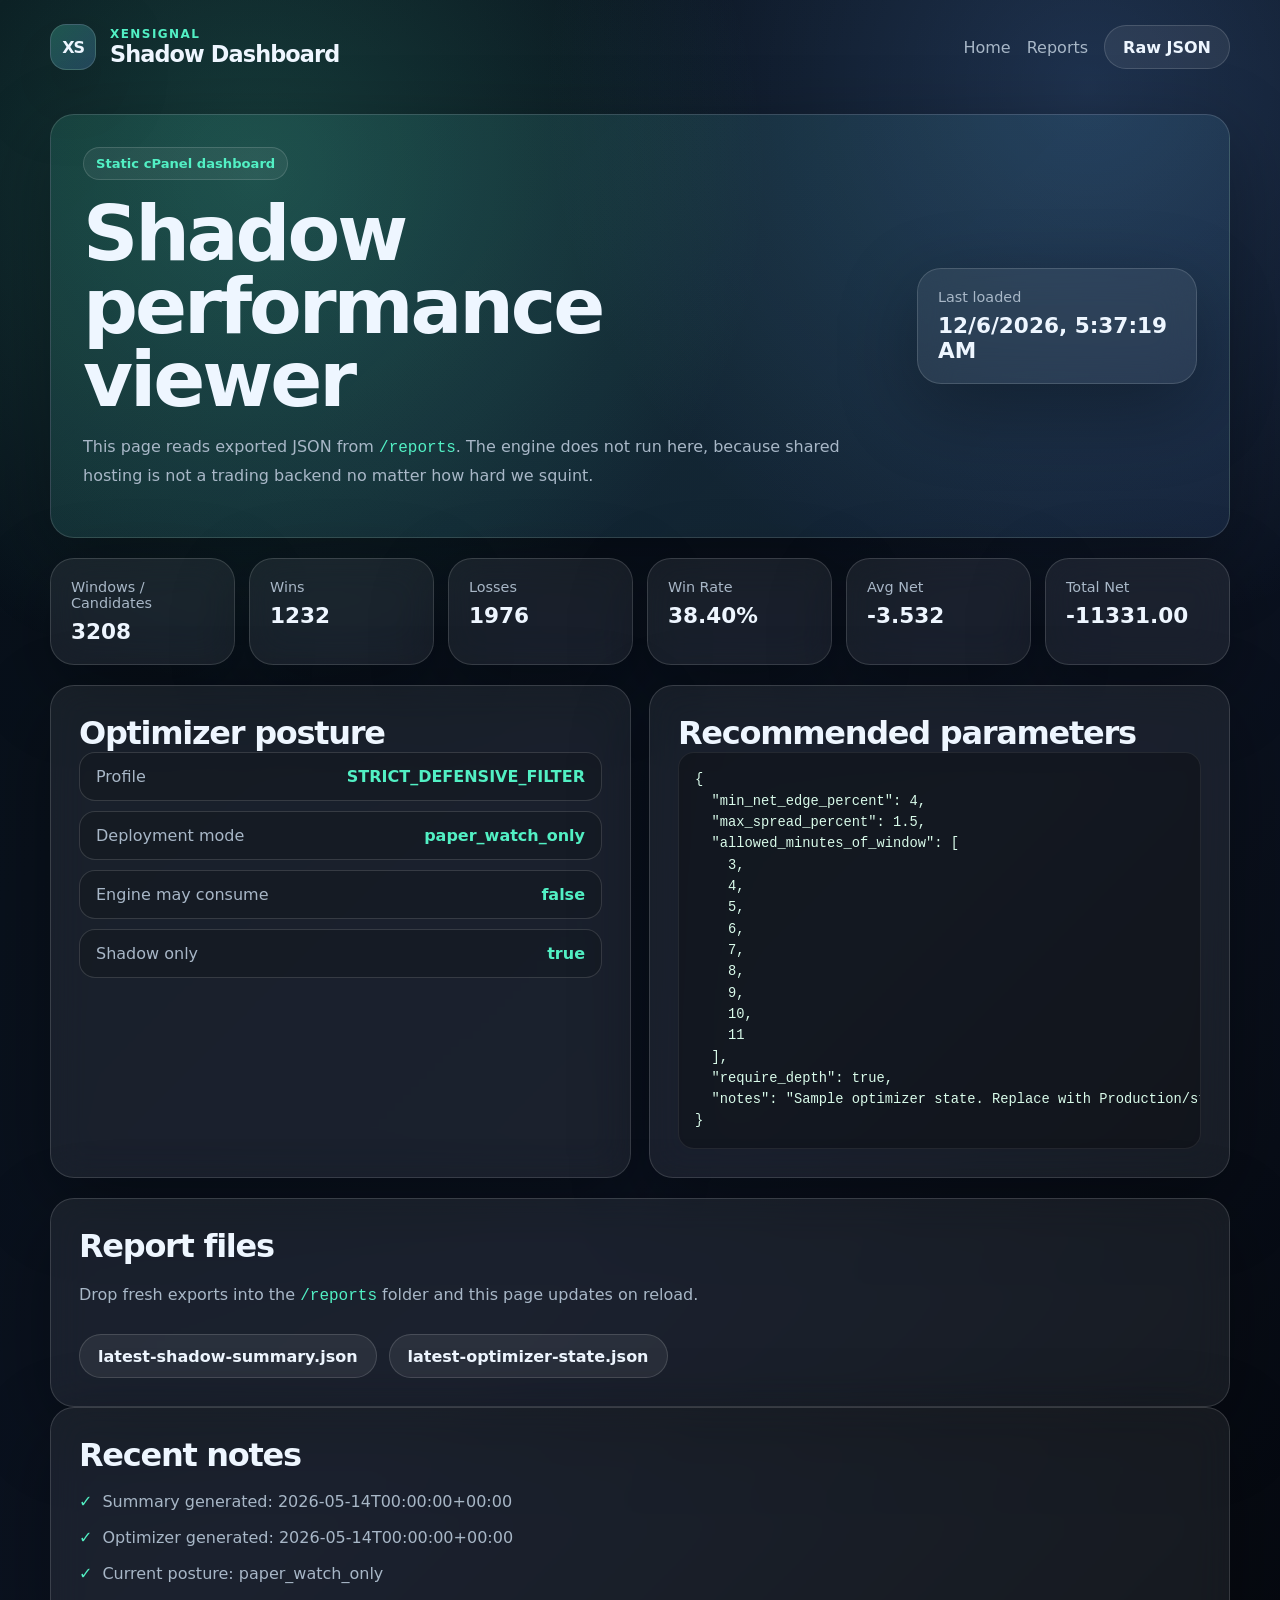
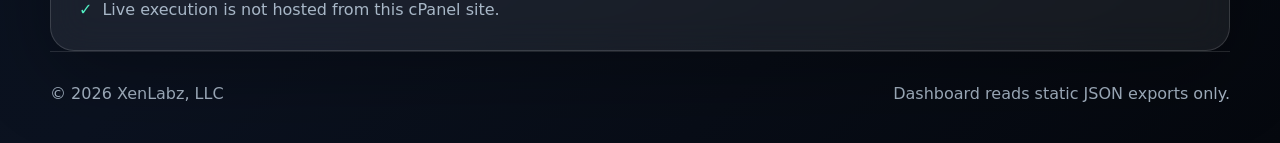
==== public/dashboard.html @ 3b869605 "Initial XenSignal cPanel site deployment" ====
<!doctype html>
<html lang="en">
<head>
  <meta charset="utf-8">
  <meta name="viewport" content="width=device-width, initial-scale=1">
  <title>XenSignal Shadow Dashboard</title>
  <meta name="robots" content="noindex,nofollow">
  <link rel="stylesheet" href="assets/style.css">
</head>
<body>
  <header class="site-header">
    <div class="brand">
      <div class="logo-mark">XS</div>
      <div>
        <div class="eyebrow">XenSignal</div>
        <h1>Shadow Dashboard</h1>
      </div>
    </div>
    <nav>
      <a href="index.html">Home</a>
      <a href="#reports">Reports</a>
      <a class="button ghost" href="reports/latest-shadow-summary.json">Raw JSON</a>
    </nav>
  </header>

  <main>
    <section class="dashboard-hero">
      <div>
        <div class="badge">Static cPanel dashboard</div>
        <h2>Shadow performance viewer</h2>
        <p>
          This page reads exported JSON from <code>/reports</code>. The engine does not run here,
          because shared hosting is not a trading backend no matter how hard we squint.
        </p>
      </div>
      <div class="refresh-card">
        <span>Last loaded</span>
        <strong id="loadedAt">Loading...</strong>
      </div>
    </section>

    <section class="metrics">
      <div class="metric-card"><span>Windows / Candidates</span><strong id="metricN">-</strong></div>
      <div class="metric-card"><span>Wins</span><strong id="metricWins">-</strong></div>
      <div class="metric-card"><span>Losses</span><strong id="metricLosses">-</strong></div>
      <div class="metric-card"><span>Win Rate</span><strong id="metricWinRate">-</strong></div>
      <div class="metric-card"><span>Avg Net</span><strong id="metricAvgNet">-</strong></div>
      <div class="metric-card"><span>Total Net</span><strong id="metricTotalNet">-</strong></div>
    </section>

    <section class="grid two">
      <div class="panel">
        <h3>Optimizer posture</h3>
        <div class="status-stack">
          <div class="status-row"><span>Profile</span><strong id="profile">-</strong></div>
          <div class="status-row"><span>Deployment mode</span><strong id="deploymentMode">-</strong></div>
          <div class="status-row"><span>Engine may consume</span><strong id="engineMayConsume">-</strong></div>
          <div class="status-row"><span>Shadow only</span><strong id="shadowOnly">-</strong></div>
        </div>
      </div>

      <div class="panel">
        <h3>Recommended parameters</h3>
        <pre class="json-box" id="recommendedParams">Loading...</pre>
      </div>
    </section>

    <section id="reports" class="panel">
      <h3>Report files</h3>
      <p>Drop fresh exports into the <code>/reports</code> folder and this page updates on reload.</p>
      <div class="report-links">
        <a class="button secondary" href="reports/latest-shadow-summary.json">latest-shadow-summary.json</a>
        <a class="button secondary" href="reports/latest-optimizer-state.json">latest-optimizer-state.json</a>
      </div>
    </section>

    <section class="panel">
      <h3>Recent notes</h3>
      <ul id="notes" class="checklist"></ul>
    </section>
  </main>

  <footer>
    <span>© <span id="year"></span> XenLabz, LLC</span>
    <span>Dashboard reads static JSON exports only.</span>
  </footer>

  <script src="assets/dashboard.js"></script>
</body>
</html>
---- public/assets/style.css ----
:root {
  --bg: #071018;
  --panel: rgba(255, 255, 255, 0.065);
  --text: #eef6ff;
  --muted: #a8b7c7;
  --line: rgba(255, 255, 255, 0.14);
  --accent: #52f0c4;
  --accent-2: #69a7ff;
  --shadow: 0 24px 80px rgba(0, 0, 0, 0.32);
  --radius: 24px;
}

* { box-sizing: border-box; }

html { scroll-behavior: smooth; }

body {
  margin: 0;
  font-family: Inter, ui-sans-serif, system-ui, -apple-system, BlinkMacSystemFont, "Segoe UI", sans-serif;
  background:
    radial-gradient(circle at 20% 10%, rgba(82, 240, 196, 0.20), transparent 32rem),
    radial-gradient(circle at 85% 5%, rgba(105, 167, 255, 0.22), transparent 34rem),
    linear-gradient(135deg, #071018 0%, #0b1220 60%, #05080e 100%);
  color: var(--text);
  min-height: 100vh;
}

a { color: inherit; text-decoration: none; }
code { color: var(--accent); }

.site-header {
  width: min(1180px, calc(100% - 32px));
  margin: 0 auto;
  padding: 24px 0;
  display: flex;
  justify-content: space-between;
  align-items: center;
  gap: 24px;
}

.brand {
  display: flex;
  align-items: center;
  gap: 14px;
}

.logo-mark {
  width: 46px;
  height: 46px;
  border-radius: 16px;
  display: grid;
  place-items: center;
  background: linear-gradient(135deg, rgba(82, 240, 196, 0.24), rgba(105, 167, 255, 0.22));
  border: 1px solid var(--line);
  font-weight: 900;
  letter-spacing: -0.08em;
  box-shadow: var(--shadow);
}

.eyebrow {
  color: var(--accent);
  text-transform: uppercase;
  letter-spacing: 0.12em;
  font-size: 0.75rem;
  font-weight: 800;
}

h1, h2, h3 {
  margin: 0;
  letter-spacing: -0.04em;
}

h1 { font-size: 1.4rem; }

h2 {
  font-size: clamp(2.4rem, 6vw, 5.2rem);
  line-height: 0.95;
  max-width: 840px;
}

h3 { font-size: clamp(1.4rem, 3vw, 2rem); }

p {
  color: var(--muted);
  line-height: 1.7;
  font-size: 1rem;
}

nav {
  display: flex;
  align-items: center;
  gap: 16px;
  color: var(--muted);
}

nav a:hover { color: var(--text); }

main {
  width: min(1180px, calc(100% - 32px));
  margin: 0 auto;
}

.hero {
  min-height: 72vh;
  display: grid;
  grid-template-columns: 1.2fr 0.8fr;
  gap: 42px;
  align-items: center;
  padding: 52px 0 72px;
}

.hero p {
  max-width: 720px;
  font-size: 1.1rem;
}

.badge {
  display: inline-flex;
  padding: 8px 12px;
  border: 1px solid var(--line);
  border-radius: 999px;
  background: rgba(255, 255, 255, 0.06);
  color: var(--accent);
  font-size: 0.82rem;
  font-weight: 800;
  margin-bottom: 18px;
}

.hero-actions, .report-links {
  display: flex;
  flex-wrap: wrap;
  gap: 12px;
  margin-top: 24px;
}

.button {
  display: inline-flex;
  align-items: center;
  justify-content: center;
  min-height: 44px;
  padding: 0 18px;
  border-radius: 999px;
  border: 1px solid var(--line);
  font-weight: 800;
}

.primary {
  background: linear-gradient(135deg, var(--accent), var(--accent-2));
  color: #041018;
  border: none;
}

.secondary, .ghost {
  background: rgba(255, 255, 255, 0.07);
  color: var(--text);
}

.button:hover { transform: translateY(-1px); }

.microcopy { font-size: 0.9rem !important; }

.hero-card, .panel, .metric-card, .refresh-card {
  background: var(--panel);
  border: 1px solid var(--line);
  border-radius: var(--radius);
  box-shadow: var(--shadow);
  backdrop-filter: blur(18px);
}

.hero-card { padding: 18px; }

.terminal {
  background: rgba(0, 0, 0, 0.38);
  border-radius: 20px;
  overflow: hidden;
  border: 1px solid rgba(255,255,255,0.08);
}

.terminal-top {
  display: flex;
  gap: 8px;
  padding: 14px;
  border-bottom: 1px solid rgba(255,255,255,0.08);
}

.terminal-top span {
  width: 11px;
  height: 11px;
  border-radius: 999px;
  background: rgba(255,255,255,0.32);
}

pre {
  margin: 0;
  overflow: auto;
}

.terminal pre {
  padding: 22px;
  color: #d9fbea;
  font-size: 0.9rem;
  line-height: 1.6;
}

.grid {
  display: grid;
  gap: 18px;
  margin: 20px 0;
}

.two { grid-template-columns: repeat(2, minmax(0, 1fr)); }
.three { grid-template-columns: repeat(3, minmax(0, 1fr)); }

.panel { padding: 28px; }

.feature-band, .early-access, .dashboard-hero {
  margin: 20px 0;
  padding: 32px;
  border-radius: var(--radius);
  background: linear-gradient(135deg, rgba(82, 240, 196, 0.13), rgba(105, 167, 255, 0.10));
  border: 1px solid var(--line);
  box-shadow: var(--shadow);
}

.feature-band, .dashboard-hero {
  display: grid;
  grid-template-columns: 1fr 0.8fr;
  gap: 26px;
  align-items: center;
}

.status-stack {
  display: grid;
  gap: 10px;
}

.status-row {
  display: flex;
  justify-content: space-between;
  gap: 16px;
  padding: 14px 16px;
  border: 1px solid var(--line);
  border-radius: 16px;
  background: rgba(0, 0, 0, 0.16);
}

.status-row span { color: var(--muted); }
.status-row strong { color: var(--accent); text-align: right; }

.checklist {
  list-style: none;
  padding: 0;
  margin: 16px 0 0;
  display: grid;
  gap: 12px;
}

.checklist li {
  color: var(--muted);
  line-height: 1.5;
}

.checklist li::before {
  content: "✓";
  color: var(--accent);
  font-weight: 900;
  margin-right: 10px;
}

.early-access {
  text-align: center;
  margin-bottom: 40px;
}

.signup {
  display: flex;
  justify-content: center;
  gap: 10px;
  margin-top: 18px;
}

.signup input, .signup button {
  min-height: 46px;
  border-radius: 999px;
  border: 1px solid var(--line);
  padding: 0 18px;
  font: inherit;
}

.signup input {
  min-width: min(360px, 100%);
  background: rgba(255,255,255,0.08);
  color: var(--text);
}

.signup button {
  background: rgba(255,255,255,0.12);
  color: var(--muted);
  font-weight: 800;
}

.dashboard-hero {
  grid-template-columns: 1fr 280px;
}

.refresh-card, .metric-card {
  padding: 20px;
}

.refresh-card span, .metric-card span {
  display: block;
  color: var(--muted);
  font-size: 0.9rem;
  margin-bottom: 8px;
}

.refresh-card strong, .metric-card strong {
  font-size: 1.35rem;
}

.metrics {
  display: grid;
  grid-template-columns: repeat(6, minmax(0, 1fr));
  gap: 14px;
  margin: 20px 0;
}

.json-box {
  padding: 16px;
  border-radius: 16px;
  background: rgba(0,0,0,0.28);
  border: 1px solid rgba(255,255,255,0.08);
  color: #d9fbea;
  min-height: 160px;
  font-size: 0.86rem;
  line-height: 1.55;
}

footer {
  width: min(1180px, calc(100% - 32px));
  margin: 0 auto;
  padding: 32px 0 44px;
  color: var(--muted);
  display: flex;
  justify-content: space-between;
  gap: 18px;
  border-top: 1px solid var(--line);
}

@media (max-width: 900px) {
  .site-header, nav, .hero, .feature-band, .dashboard-hero, footer {
    display: block;
  }

  nav { margin-top: 18px; }

  nav a {
    margin-right: 14px;
    display: inline-block;
    margin-bottom: 10px;
  }

  .two, .three, .metrics {
    grid-template-columns: 1fr;
  }

  .hero { min-height: auto; }
  .hero-card { margin-top: 24px; }
  .signup { display: grid; }
}
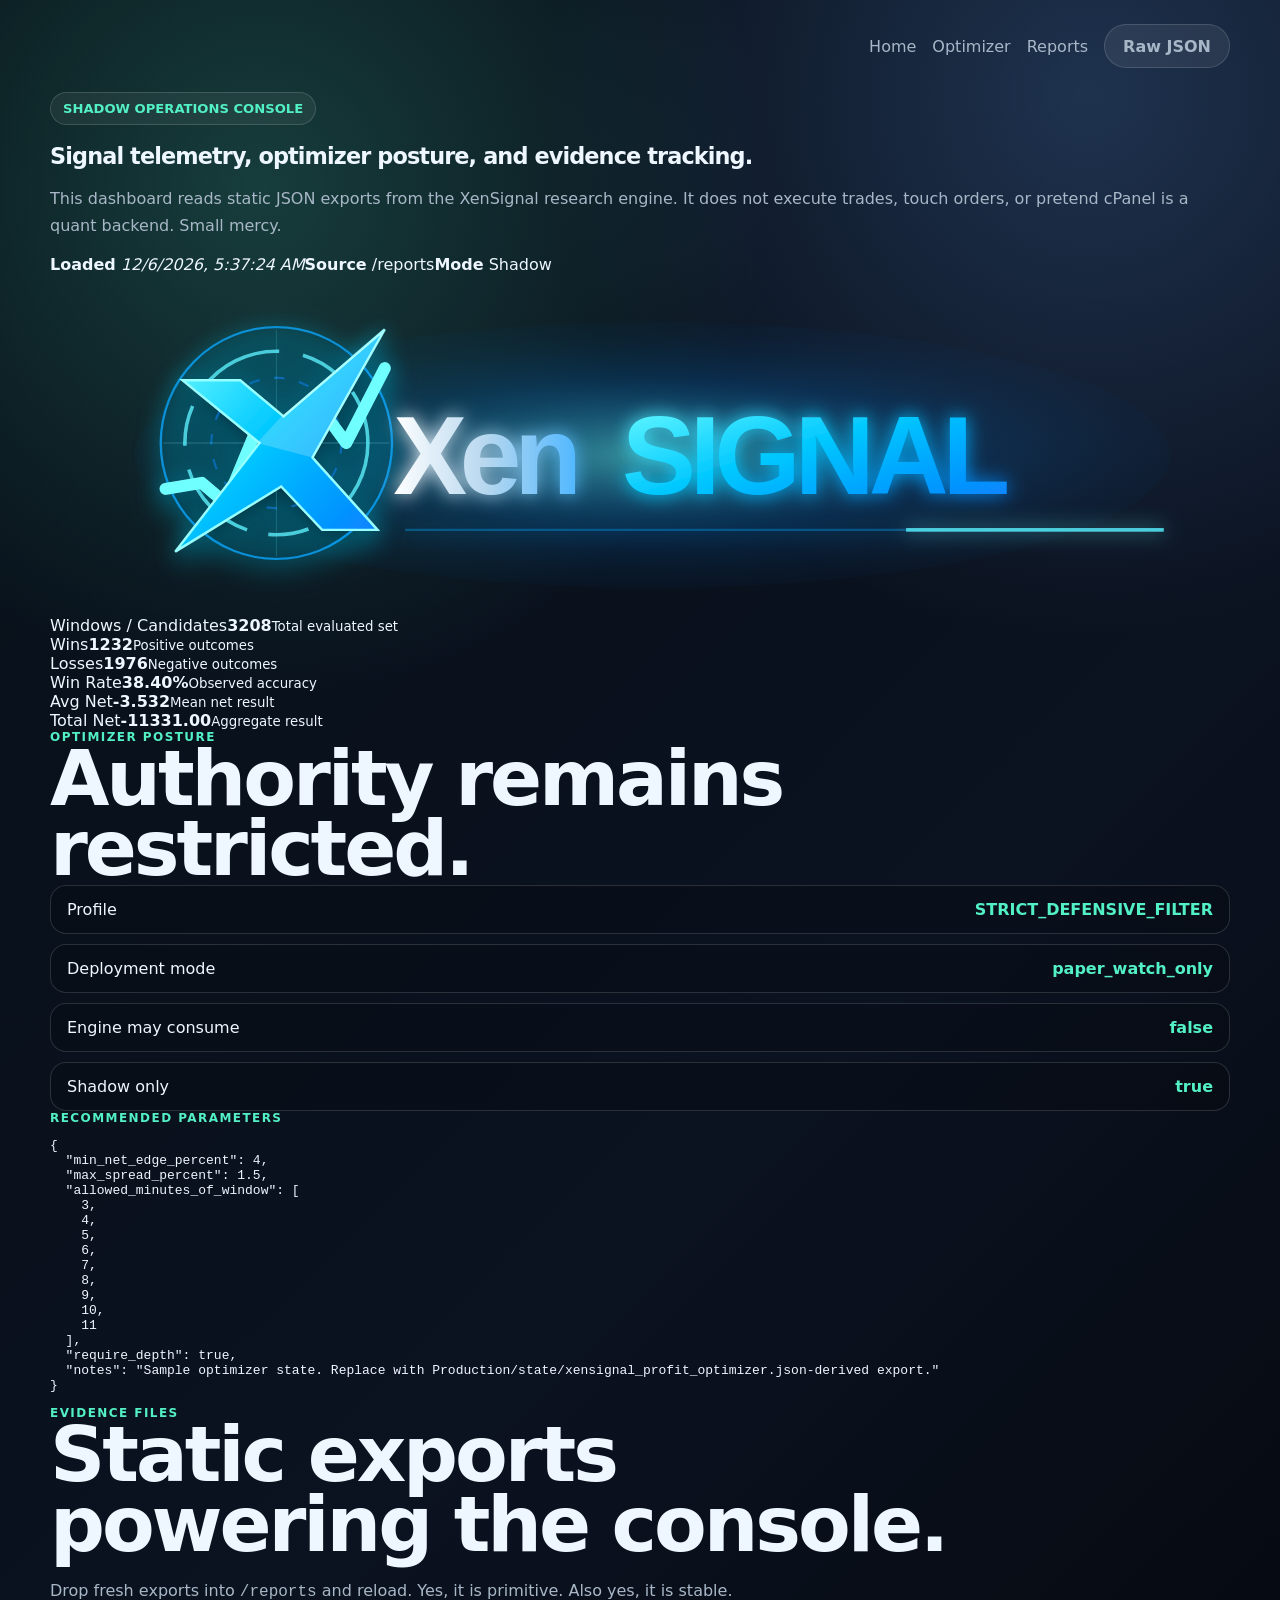
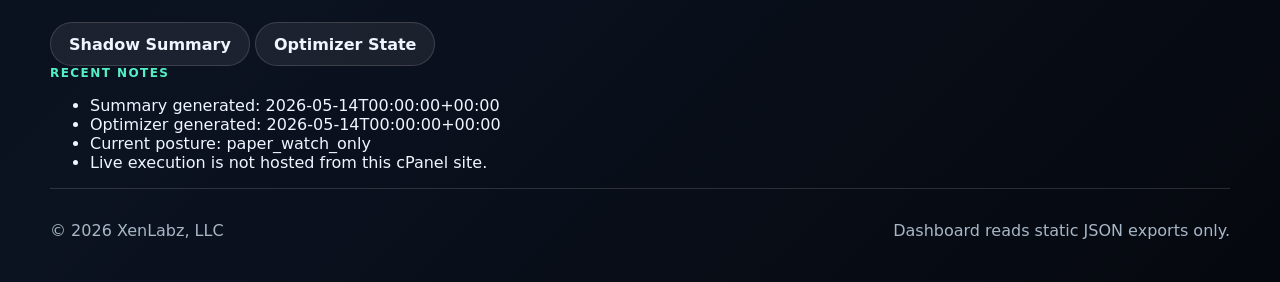
==== commit 4e5c7dcc: "Redesign XenSignal dashboard as operations console" ====
--- a/public/dashboard.html
+++ b/public/dashboard.html
@@ -1,90 +1,74 @@
 <!doctype html>
 <html lang="en">
 <head>
-  <meta charset="utf-8">
-  <meta name="viewport" content="width=device-width, initial-scale=1">
-  <title>XenSignal Shadow Dashboard</title>
-  <meta name="robots" content="noindex,nofollow">
-  <link rel="stylesheet" href="assets/style.css">
+<meta charset="utf-8">
+<meta name="viewport" content="width=device-width, initial-scale=1">
+<title>XenSignal Shadow Operations Dashboard</title>
+<meta name="robots" content="noindex,nofollow">
+<link rel="stylesheet" href="assets/style.css">
 </head>
-<body>
-  <header class="site-header">
-    <div class="brand">
-      <div class="logo-mark">XS</div>
-      <div>
-        <div class="eyebrow">XenSignal</div>
-        <h1>Shadow Dashboard</h1>
-      </div>
-    </div>
-    <nav>
-      <a href="index.html">Home</a>
-      <a href="#reports">Reports</a>
-      <a class="button ghost" href="reports/latest-shadow-summary.json">Raw JSON</a>
-    </nav>
-  </header>
-
-  <main>
-    <section class="dashboard-hero">
-      <div>
-        <div class="badge">Static cPanel dashboard</div>
-        <h2>Shadow performance viewer</h2>
-        <p>
-          This page reads exported JSON from <code>/reports</code>. The engine does not run here,
-          because shared hosting is not a trading backend no matter how hard we squint.
-        </p>
-      </div>
-      <div class="refresh-card">
-        <span>Last loaded</span>
-        <strong id="loadedAt">Loading...</strong>
-      </div>
-    </section>
-
-    <section class="metrics">
-      <div class="metric-card"><span>Windows / Candidates</span><strong id="metricN">-</strong></div>
-      <div class="metric-card"><span>Wins</span><strong id="metricWins">-</strong></div>
-      <div class="metric-card"><span>Losses</span><strong id="metricLosses">-</strong></div>
-      <div class="metric-card"><span>Win Rate</span><strong id="metricWinRate">-</strong></div>
-      <div class="metric-card"><span>Avg Net</span><strong id="metricAvgNet">-</strong></div>
-      <div class="metric-card"><span>Total Net</span><strong id="metricTotalNet">-</strong></div>
-    </section>
-
-    <section class="grid two">
-      <div class="panel">
-        <h3>Optimizer posture</h3>
-        <div class="status-stack">
-          <div class="status-row"><span>Profile</span><strong id="profile">-</strong></div>
-          <div class="status-row"><span>Deployment mode</span><strong id="deploymentMode">-</strong></div>
-          <div class="status-row"><span>Engine may consume</span><strong id="engineMayConsume">-</strong></div>
-          <div class="status-row"><span>Shadow only</span><strong id="shadowOnly">-</strong></div>
-        </div>
-      </div>
-
-      <div class="panel">
-        <h3>Recommended parameters</h3>
-        <pre class="json-box" id="recommendedParams">Loading...</pre>
-      </div>
-    </section>
-
-    <section id="reports" class="panel">
-      <h3>Report files</h3>
-      <p>Drop fresh exports into the <code>/reports</code> folder and this page updates on reload.</p>
-      <div class="report-links">
-        <a class="button secondary" href="reports/latest-shadow-summary.json">latest-shadow-summary.json</a>
-        <a class="button secondary" href="reports/latest-optimizer-state.json">latest-optimizer-state.json</a>
-      </div>
-    </section>
-
-    <section class="panel">
-      <h3>Recent notes</h3>
-      <ul id="notes" class="checklist"></ul>
-    </section>
-  </main>
-
-  <footer>
-    <span>© <span id="year"></span> XenLabz, LLC</span>
-    <span>Dashboard reads static JSON exports only.</span>
-  </footer>
-
-  <script src="assets/dashboard.js"></script>
+<body class="ultra dashboard-body">
+<div class="grid-overlay"></div>
+<header class="site-header cinematic-header">
+<a class="brand" href="index.html"><img class="nav-logo" src="assets/xensignal-logo.svg" alt="XenSignal logo"></a>
+<nav>
+<a href="index.html">Home</a>
+<a href="#optimizer">Optimizer</a>
+<a href="#reports">Reports</a>
+<a class="button ghost" href="reports/latest-shadow-summary.json">Raw JSON</a>
+</nav>
+</header>
+<main>
+<section class="ops-hero">
+<div>
+<div class="badge live-badge">SHADOW OPERATIONS CONSOLE</div>
+<h1>Signal telemetry, optimizer posture, and evidence tracking.</h1>
+<p class="hero-text">This dashboard reads static JSON exports from the XenSignal research engine. It does not execute trades, touch orders, or pretend cPanel is a quant backend. Small mercy.</p>
+<div class="status-inline"><span><strong>Loaded</strong> <em id="loadedAt">Loading...</em></span><span><strong>Source</strong> /reports</span><span><strong>Mode</strong> Shadow</span></div>
+</div>
+<div class="ops-orb"><img src="assets/xensignal-logo.svg" alt="XenSignal"></div>
+</section>
+<section class="metric-wall">
+<div class="metric-card big"><span>Windows / Candidates</span><strong id="metricN">-</strong><small>Total evaluated set</small></div>
+<div class="metric-card"><span>Wins</span><strong id="metricWins">-</strong><small>Positive outcomes</small></div>
+<div class="metric-card"><span>Losses</span><strong id="metricLosses">-</strong><small>Negative outcomes</small></div>
+<div class="metric-card accent-metric"><span>Win Rate</span><strong id="metricWinRate">-</strong><small>Observed accuracy</small></div>
+<div class="metric-card"><span>Avg Net</span><strong id="metricAvgNet">-</strong><small>Mean net result</small></div>
+<div class="metric-card"><span>Total Net</span><strong id="metricTotalNet">-</strong><small>Aggregate result</small></div>
+</section>
+<section id="optimizer" class="ops-grid">
+<div class="glass-card command-card">
+<div class="eyebrow">Optimizer Posture</div>
+<h2>Authority remains restricted.</h2>
+<div class="status-stack">
+<div class="status-row"><span>Profile</span><strong id="profile">-</strong></div>
+<div class="status-row"><span>Deployment mode</span><strong id="deploymentMode">-</strong></div>
+<div class="status-row"><span>Engine may consume</span><strong id="engineMayConsume">-</strong></div>
+<div class="status-row"><span>Shadow only</span><strong id="shadowOnly">-</strong></div>
+</div>
+</div>
+<div class="glass-card code-card">
+<div class="eyebrow">Recommended Parameters</div>
+<pre class="json-box" id="recommendedParams">Loading...</pre>
+</div>
+</section>
+<section id="reports" class="report-console">
+<div>
+<div class="eyebrow">Evidence Files</div>
+<h2>Static exports powering the console.</h2>
+<p>Drop fresh exports into <code>/reports</code> and reload. Yes, it is primitive. Also yes, it is stable.</p>
+</div>
+<div class="report-links">
+<a class="button secondary" href="reports/latest-shadow-summary.json">Shadow Summary</a>
+<a class="button secondary" href="reports/latest-optimizer-state.json">Optimizer State</a>
+</div>
+</section>
+<section class="glass-card notes-card">
+<div class="eyebrow">Recent Notes</div>
+<ul id="notes" class="checklist"></ul>
+</section>
+</main>
+<footer><span>© <span id="year"></span> XenLabz, LLC</span><span>Dashboard reads static JSON exports only.</span></footer>
+<script src="assets/dashboard.js"></script>
 </body>
-</html>
+</html>
--- a/public/assets/style.css
+++ b/public/assets/style.css
@@ -1,370 +1,67 @@
 :root {
   --bg: #071018;
-  --panel: rgba(255, 255, 255, 0.065);
+  --panel: rgba(255,255,255,0.065);
   --text: #eef6ff;
   --muted: #a8b7c7;
-  --line: rgba(255, 255, 255, 0.14);
+  --line: rgba(255,255,255,0.14);
   --accent: #52f0c4;
   --accent-2: #69a7ff;
-  --shadow: 0 24px 80px rgba(0, 0, 0, 0.32);
+  --shadow: 0 24px 80px rgba(0,0,0,0.32);
   --radius: 24px;
 }
-
-* { box-sizing: border-box; }
-
-html { scroll-behavior: smooth; }
-
-body {
-  margin: 0;
-  font-family: Inter, ui-sans-serif, system-ui, -apple-system, BlinkMacSystemFont, "Segoe UI", sans-serif;
-  background:
-    radial-gradient(circle at 20% 10%, rgba(82, 240, 196, 0.20), transparent 32rem),
-    radial-gradient(circle at 85% 5%, rgba(105, 167, 255, 0.22), transparent 34rem),
-    linear-gradient(135deg, #071018 0%, #0b1220 60%, #05080e 100%);
-  color: var(--text);
-  min-height: 100vh;
+*{box-sizing:border-box}
+html{scroll-behavior:smooth}
+body{
+margin:0;
+font-family:Inter,ui-sans-serif,system-ui,sans-serif;
+background:radial-gradient(circle at 20% 10%,rgba(82,240,196,.2),transparent 32rem),radial-gradient(circle at 85% 5%,rgba(105,167,255,.22),transparent 34rem),linear-gradient(135deg,#071018 0%,#0b1220 60%,#05080e 100%);
+color:var(--text);
+min-height:100vh;
 }
-
-a { color: inherit; text-decoration: none; }
-code { color: var(--accent); }
-
-.site-header {
-  width: min(1180px, calc(100% - 32px));
-  margin: 0 auto;
-  padding: 24px 0;
-  display: flex;
-  justify-content: space-between;
-  align-items: center;
-  gap: 24px;
-}
-
-.brand {
-  display: flex;
-  align-items: center;
-  gap: 14px;
-}
-
-.logo-mark {
-  width: 46px;
-  height: 46px;
-  border-radius: 16px;
-  display: grid;
-  place-items: center;
-  background: linear-gradient(135deg, rgba(82, 240, 196, 0.24), rgba(105, 167, 255, 0.22));
-  border: 1px solid var(--line);
-  font-weight: 900;
-  letter-spacing: -0.08em;
-  box-shadow: var(--shadow);
-}
-
-.eyebrow {
-  color: var(--accent);
-  text-transform: uppercase;
-  letter-spacing: 0.12em;
-  font-size: 0.75rem;
-  font-weight: 800;
-}
-
-h1, h2, h3 {
-  margin: 0;
-  letter-spacing: -0.04em;
-}
-
-h1 { font-size: 1.4rem; }
-
-h2 {
-  font-size: clamp(2.4rem, 6vw, 5.2rem);
-  line-height: 0.95;
-  max-width: 840px;
-}
-
-h3 { font-size: clamp(1.4rem, 3vw, 2rem); }
-
-p {
-  color: var(--muted);
-  line-height: 1.7;
-  font-size: 1rem;
-}
-
-nav {
-  display: flex;
-  align-items: center;
-  gap: 16px;
-  color: var(--muted);
-}
-
-nav a:hover { color: var(--text); }
-
-main {
-  width: min(1180px, calc(100% - 32px));
-  margin: 0 auto;
-}
-
-.hero {
-  min-height: 72vh;
-  display: grid;
-  grid-template-columns: 1.2fr 0.8fr;
-  gap: 42px;
-  align-items: center;
-  padding: 52px 0 72px;
-}
-
-.hero p {
-  max-width: 720px;
-  font-size: 1.1rem;
-}
-
-.badge {
-  display: inline-flex;
-  padding: 8px 12px;
-  border: 1px solid var(--line);
-  border-radius: 999px;
-  background: rgba(255, 255, 255, 0.06);
-  color: var(--accent);
-  font-size: 0.82rem;
-  font-weight: 800;
-  margin-bottom: 18px;
-}
-
-.hero-actions, .report-links {
-  display: flex;
-  flex-wrap: wrap;
-  gap: 12px;
-  margin-top: 24px;
-}
-
-.button {
-  display: inline-flex;
-  align-items: center;
-  justify-content: center;
-  min-height: 44px;
-  padding: 0 18px;
-  border-radius: 999px;
-  border: 1px solid var(--line);
-  font-weight: 800;
-}
-
-.primary {
-  background: linear-gradient(135deg, var(--accent), var(--accent-2));
-  color: #041018;
-  border: none;
-}
-
-.secondary, .ghost {
-  background: rgba(255, 255, 255, 0.07);
-  color: var(--text);
-}
-
-.button:hover { transform: translateY(-1px); }
-
-.microcopy { font-size: 0.9rem !important; }
-
-.hero-card, .panel, .metric-card, .refresh-card {
-  background: var(--panel);
-  border: 1px solid var(--line);
-  border-radius: var(--radius);
-  box-shadow: var(--shadow);
-  backdrop-filter: blur(18px);
-}
-
-.hero-card { padding: 18px; }
-
-.terminal {
-  background: rgba(0, 0, 0, 0.38);
-  border-radius: 20px;
-  overflow: hidden;
-  border: 1px solid rgba(255,255,255,0.08);
-}
-
-.terminal-top {
-  display: flex;
-  gap: 8px;
-  padding: 14px;
-  border-bottom: 1px solid rgba(255,255,255,0.08);
-}
-
-.terminal-top span {
-  width: 11px;
-  height: 11px;
-  border-radius: 999px;
-  background: rgba(255,255,255,0.32);
-}
-
-pre {
-  margin: 0;
-  overflow: auto;
-}
-
-.terminal pre {
-  padding: 22px;
-  color: #d9fbea;
-  font-size: 0.9rem;
-  line-height: 1.6;
-}
-
-.grid {
-  display: grid;
-  gap: 18px;
-  margin: 20px 0;
-}
-
-.two { grid-template-columns: repeat(2, minmax(0, 1fr)); }
-.three { grid-template-columns: repeat(3, minmax(0, 1fr)); }
-
-.panel { padding: 28px; }
-
-.feature-band, .early-access, .dashboard-hero {
-  margin: 20px 0;
-  padding: 32px;
-  border-radius: var(--radius);
-  background: linear-gradient(135deg, rgba(82, 240, 196, 0.13), rgba(105, 167, 255, 0.10));
-  border: 1px solid var(--line);
-  box-shadow: var(--shadow);
-}
-
-.feature-band, .dashboard-hero {
-  display: grid;
-  grid-template-columns: 1fr 0.8fr;
-  gap: 26px;
-  align-items: center;
-}
-
-.status-stack {
-  display: grid;
-  gap: 10px;
-}
-
-.status-row {
-  display: flex;
-  justify-content: space-between;
-  gap: 16px;
-  padding: 14px 16px;
-  border: 1px solid var(--line);
-  border-radius: 16px;
-  background: rgba(0, 0, 0, 0.16);
-}
-
-.status-row span { color: var(--muted); }
-.status-row strong { color: var(--accent); text-align: right; }
-
-.checklist {
-  list-style: none;
-  padding: 0;
-  margin: 16px 0 0;
-  display: grid;
-  gap: 12px;
-}
-
-.checklist li {
-  color: var(--muted);
-  line-height: 1.5;
-}
-
-.checklist li::before {
-  content: "✓";
-  color: var(--accent);
-  font-weight: 900;
-  margin-right: 10px;
-}
-
-.early-access {
-  text-align: center;
-  margin-bottom: 40px;
-}
-
-.signup {
-  display: flex;
-  justify-content: center;
-  gap: 10px;
-  margin-top: 18px;
-}
-
-.signup input, .signup button {
-  min-height: 46px;
-  border-radius: 999px;
-  border: 1px solid var(--line);
-  padding: 0 18px;
-  font: inherit;
-}
-
-.signup input {
-  min-width: min(360px, 100%);
-  background: rgba(255,255,255,0.08);
-  color: var(--text);
-}
-
-.signup button {
-  background: rgba(255,255,255,0.12);
-  color: var(--muted);
-  font-weight: 800;
-}
-
-.dashboard-hero {
-  grid-template-columns: 1fr 280px;
-}
-
-.refresh-card, .metric-card {
-  padding: 20px;
-}
-
-.refresh-card span, .metric-card span {
-  display: block;
-  color: var(--muted);
-  font-size: 0.9rem;
-  margin-bottom: 8px;
-}
-
-.refresh-card strong, .metric-card strong {
-  font-size: 1.35rem;
-}
-
-.metrics {
-  display: grid;
-  grid-template-columns: repeat(6, minmax(0, 1fr));
-  gap: 14px;
-  margin: 20px 0;
-}
-
-.json-box {
-  padding: 16px;
-  border-radius: 16px;
-  background: rgba(0,0,0,0.28);
-  border: 1px solid rgba(255,255,255,0.08);
-  color: #d9fbea;
-  min-height: 160px;
-  font-size: 0.86rem;
-  line-height: 1.55;
-}
-
-footer {
-  width: min(1180px, calc(100% - 32px));
-  margin: 0 auto;
-  padding: 32px 0 44px;
-  color: var(--muted);
-  display: flex;
-  justify-content: space-between;
-  gap: 18px;
-  border-top: 1px solid var(--line);
-}
-
-@media (max-width: 900px) {
-  .site-header, nav, .hero, .feature-band, .dashboard-hero, footer {
-    display: block;
-  }
-
-  nav { margin-top: 18px; }
-
-  nav a {
-    margin-right: 14px;
-    display: inline-block;
-    margin-bottom: 10px;
-  }
-
-  .two, .three, .metrics {
-    grid-template-columns: 1fr;
-  }
-
-  .hero { min-height: auto; }
-  .hero-card { margin-top: 24px; }
-  .signup { display: grid; }
-}
+a{color:inherit;text-decoration:none}
+.site-header,main,footer{width:min(1180px,calc(100% - 32px));margin:0 auto}
+.site-header{padding:24px 0;display:flex;justify-content:space-between;align-items:center;gap:24px}
+.brand{display:flex;align-items:center;gap:14px}
+.logo-mark{position:relative;width:58px;height:58px;border-radius:18px;display:grid;place-items:center;background:linear-gradient(135deg,rgba(82,240,196,.18),rgba(105,167,255,.18));border:1px solid var(--line);overflow:hidden;box-shadow:var(--shadow)}
+.mark-ring{position:absolute;inset:8px;border-radius:999px;border:1px solid rgba(82,240,196,.45)}
+.mark-x{position:relative;z-index:2;font-weight:900;letter-spacing:-0.12em;font-size:1.2rem}
+.mark-pulse{position:absolute;width:140%;height:2px;background:linear-gradient(90deg,transparent,var(--accent),var(--accent-2),transparent);transform:rotate(-16deg)}
+.eyebrow{color:var(--accent);text-transform:uppercase;letter-spacing:.12em;font-size:.75rem;font-weight:800}
+h1,h2,h3{margin:0;letter-spacing:-.04em}
+h1{font-size:1.4rem}
+h2{font-size:clamp(2.7rem,6vw,5.5rem);line-height:.92;max-width:900px}
+h3{font-size:clamp(1.4rem,3vw,2rem)}
+p{color:var(--muted);line-height:1.7;font-size:1rem}
+nav{display:flex;align-items:center;gap:16px;color:var(--muted)}
+.hero{min-height:78vh;display:grid;grid-template-columns:1.2fr .8fr;gap:42px;align-items:center;padding:52px 0 72px}
+.badge,.button{display:inline-flex;border-radius:999px;font-weight:800}
+.badge{padding:8px 12px;border:1px solid var(--line);background:rgba(255,255,255,.06);color:var(--accent);font-size:.82rem;margin-bottom:18px}
+.hero-actions{display:flex;flex-wrap:wrap;gap:12px;margin-top:24px}
+.button{align-items:center;justify-content:center;min-height:44px;padding:0 18px;border:1px solid var(--line);transition:all .18s ease}
+.primary{background:linear-gradient(135deg,var(--accent),var(--accent-2));color:#041018;border:none}
+.secondary,.ghost{background:rgba(255,255,255,.07)}
+.hero-card,.panel,.intro-panel{background:var(--panel);border:1px solid var(--line);border-radius:var(--radius);box-shadow:var(--shadow);backdrop-filter:blur(18px)}
+.hero-card{padding:18px;position:relative;overflow:hidden}
+.radar-visual{position:absolute;inset:0;display:grid;place-items:center;opacity:.26}
+.radar-ring{position:absolute;border-radius:999px;border:1px solid rgba(82,240,196,.35)}
+.radar-ring.one{width:180px;height:180px}.radar-ring.two{width:280px;height:280px}
+.radar-sweep{position:absolute;width:180px;height:180px;border-radius:50%;background:conic-gradient(from 0deg,rgba(82,240,196,0),rgba(82,240,196,.32),rgba(82,240,196,0));animation:sweep 8s linear infinite}
+@keyframes sweep{from{transform:rotate(0)}to{transform:rotate(360deg)}}
+.terminal{position:relative;z-index:2;background:rgba(0,0,0,.48);border-radius:20px;overflow:hidden;border:1px solid rgba(255,255,255,.08)}
+.terminal-top{display:flex;gap:8px;padding:14px;border-bottom:1px solid rgba(255,255,255,.08)}
+.terminal-top span{width:11px;height:11px;border-radius:999px;background:rgba(255,255,255,.32)}
+.terminal pre{padding:22px;color:#d9fbea;font-size:.9rem;line-height:1.6;margin:0}
+.grid{display:grid;gap:18px;margin:20px 0}.three{grid-template-columns:repeat(3,minmax(0,1fr))}
+.panel,.intro-panel,.feature-band,.early-access{padding:32px}
+.panel-number{display:inline-flex;margin-bottom:16px;color:var(--accent);font-weight:900;letter-spacing:.12em}
+.intro-panel{display:grid;grid-template-columns:.9fr 1.1fr;gap:28px;margin:20px 0}
+.feature-band,.early-access{margin:20px 0;border-radius:var(--radius);background:linear-gradient(135deg,rgba(82,240,196,.13),rgba(105,167,255,.1));border:1px solid var(--line);box-shadow:var(--shadow)}
+.feature-band{display:grid;grid-template-columns:1fr .8fr;gap:26px;align-items:center}
+.status-stack{display:grid;gap:10px}.status-row{display:flex;justify-content:space-between;gap:16px;padding:14px 16px;border:1px solid var(--line);border-radius:16px;background:rgba(0,0,0,.16)}
+.status-row strong{color:var(--accent)}
+.early-access{text-align:center;margin-bottom:40px}
+.signup{display:flex;justify-content:center;gap:10px;margin-top:18px}
+.signup input,.signup button{min-height:46px;border-radius:999px;border:1px solid var(--line);padding:0 18px;font:inherit}
+.signup input{min-width:min(360px,100%);background:rgba(255,255,255,.08);color:var(--text)}
+footer{padding:32px 0 44px;color:var(--muted);display:flex;justify-content:space-between;gap:18px;border-top:1px solid var(--line)}
+@media (max-width:900px){.site-header,nav,.hero,.feature-band,footer,.intro-panel{display:block}.three{grid-template-columns:1fr}}
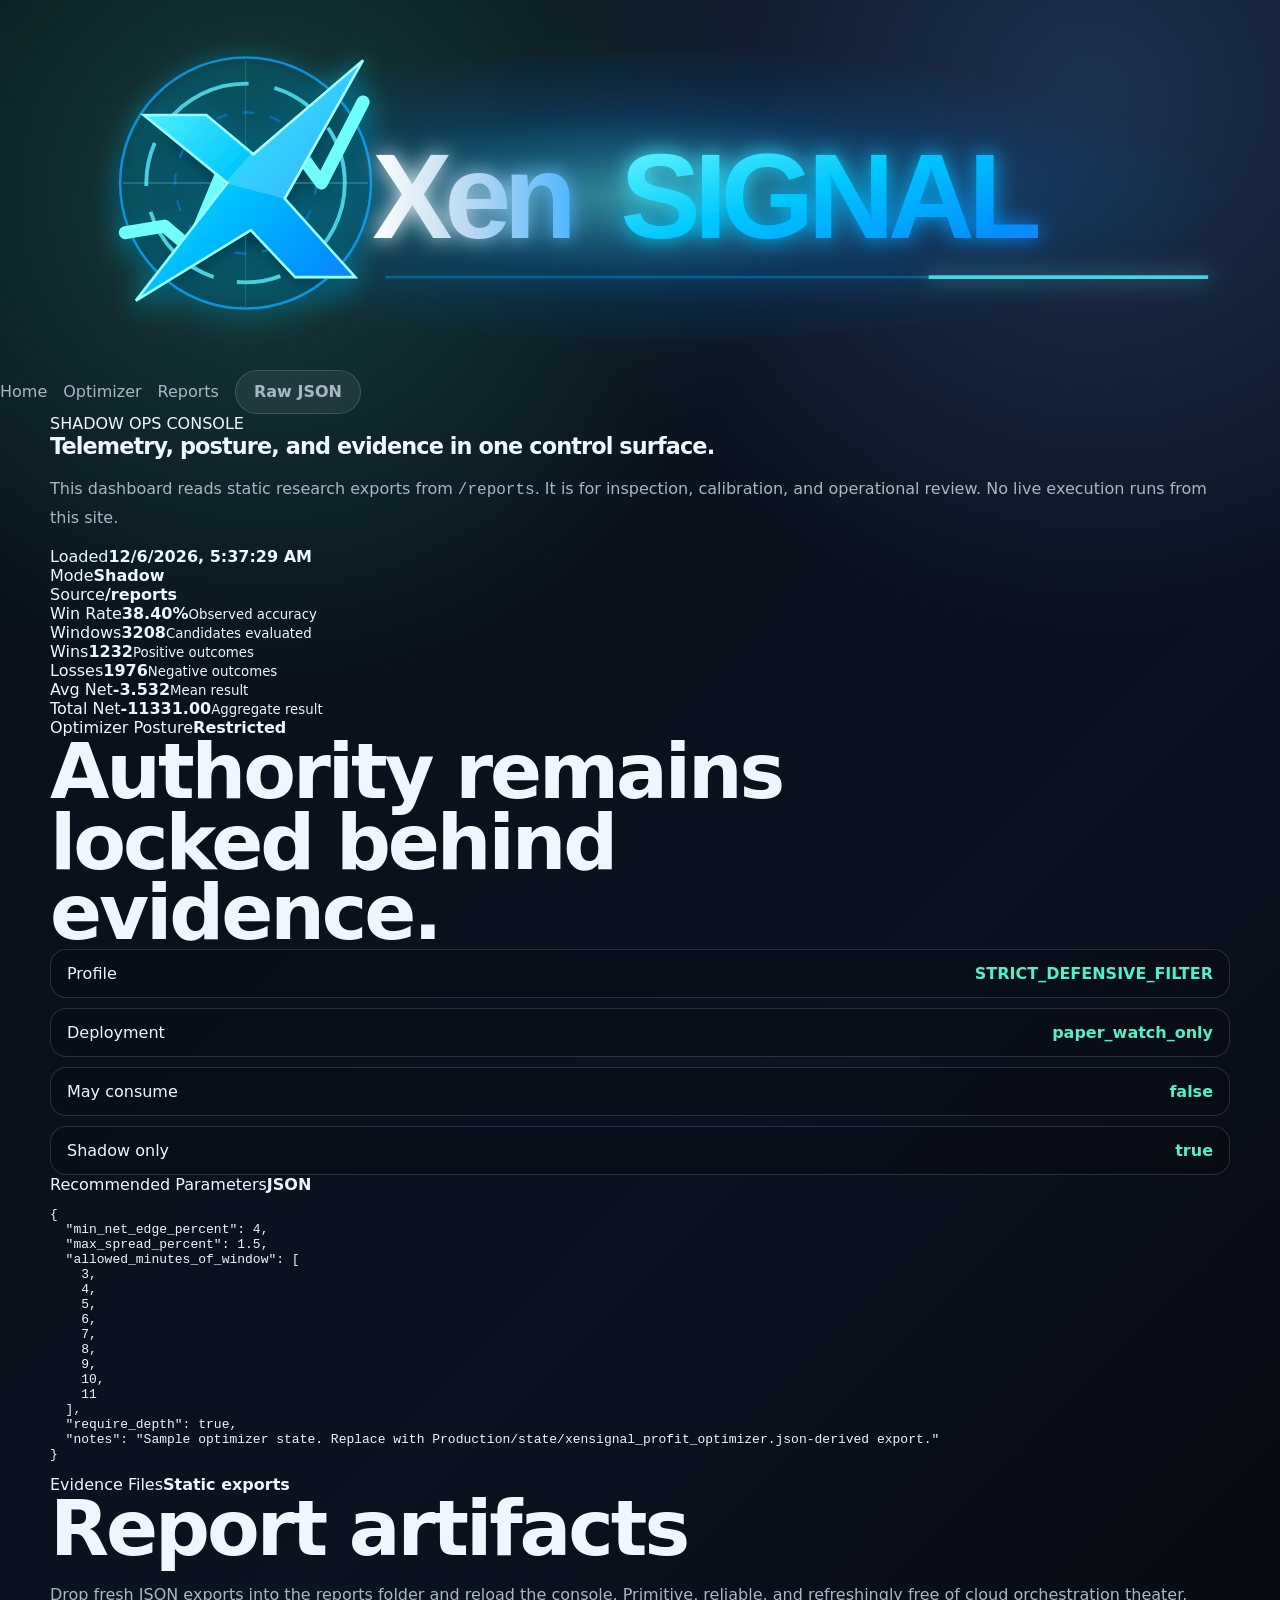
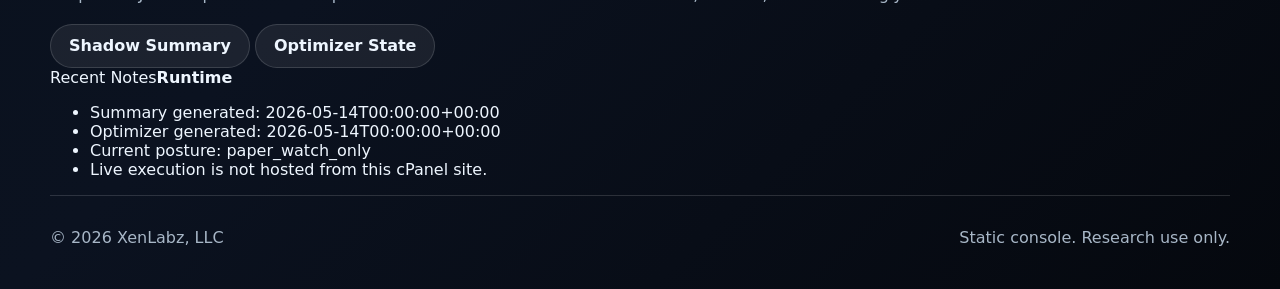
==== commit 919fa422: "Replace dashboard with cleaner command console layout" ====
--- a/public/dashboard.html
+++ b/public/dashboard.html
@@ -3,72 +3,74 @@
 <head>
 <meta charset="utf-8">
 <meta name="viewport" content="width=device-width, initial-scale=1">
-<title>XenSignal Shadow Operations Dashboard</title>
+<title>XenSignal Command Console</title>
 <meta name="robots" content="noindex,nofollow">
 <link rel="stylesheet" href="assets/style.css">
 </head>
-<body class="ultra dashboard-body">
-<div class="grid-overlay"></div>
-<header class="site-header cinematic-header">
-<a class="brand" href="index.html"><img class="nav-logo" src="assets/xensignal-logo.svg" alt="XenSignal logo"></a>
-<nav>
+<body class="dashboard-body">
+<header class="console-topbar">
+<a class="console-brand" href="index.html"><img src="assets/xensignal-logo.svg" alt="XenSignal"></a>
+<nav class="console-nav">
 <a href="index.html">Home</a>
 <a href="#optimizer">Optimizer</a>
 <a href="#reports">Reports</a>
 <a class="button ghost" href="reports/latest-shadow-summary.json">Raw JSON</a>
 </nav>
 </header>
-<main>
-<section class="ops-hero">
+<main class="console-shell">
+<section class="console-hero">
 <div>
-<div class="badge live-badge">SHADOW OPERATIONS CONSOLE</div>
-<h1>Signal telemetry, optimizer posture, and evidence tracking.</h1>
-<p class="hero-text">This dashboard reads static JSON exports from the XenSignal research engine. It does not execute trades, touch orders, or pretend cPanel is a quant backend. Small mercy.</p>
-<div class="status-inline"><span><strong>Loaded</strong> <em id="loadedAt">Loading...</em></span><span><strong>Source</strong> /reports</span><span><strong>Mode</strong> Shadow</span></div>
+<div class="console-kicker">SHADOW OPS CONSOLE</div>
+<h1>Telemetry, posture, and evidence in one control surface.</h1>
+<p>This dashboard reads static research exports from <code>/reports</code>. It is for inspection, calibration, and operational review. No live execution runs from this site.</p>
 </div>
-<div class="ops-orb"><img src="assets/xensignal-logo.svg" alt="XenSignal"></div>
+<div class="console-loadout">
+<div><span>Loaded</span><strong id="loadedAt">Loading...</strong></div>
+<div><span>Mode</span><strong>Shadow</strong></div>
+<div><span>Source</span><strong>/reports</strong></div>
+</div>
 </section>
-<section class="metric-wall">
-<div class="metric-card big"><span>Windows / Candidates</span><strong id="metricN">-</strong><small>Total evaluated set</small></div>
-<div class="metric-card"><span>Wins</span><strong id="metricWins">-</strong><small>Positive outcomes</small></div>
-<div class="metric-card"><span>Losses</span><strong id="metricLosses">-</strong><small>Negative outcomes</small></div>
-<div class="metric-card accent-metric"><span>Win Rate</span><strong id="metricWinRate">-</strong><small>Observed accuracy</small></div>
-<div class="metric-card"><span>Avg Net</span><strong id="metricAvgNet">-</strong><small>Mean net result</small></div>
-<div class="metric-card"><span>Total Net</span><strong id="metricTotalNet">-</strong><small>Aggregate result</small></div>
+<section class="console-metrics">
+<div class="metric-tile primary-tile"><span>Win Rate</span><strong id="metricWinRate">-</strong><small>Observed accuracy</small></div>
+<div class="metric-tile"><span>Windows</span><strong id="metricN">-</strong><small>Candidates evaluated</small></div>
+<div class="metric-tile"><span>Wins</span><strong id="metricWins">-</strong><small>Positive outcomes</small></div>
+<div class="metric-tile"><span>Losses</span><strong id="metricLosses">-</strong><small>Negative outcomes</small></div>
+<div class="metric-tile"><span>Avg Net</span><strong id="metricAvgNet">-</strong><small>Mean result</small></div>
+<div class="metric-tile danger-tile"><span>Total Net</span><strong id="metricTotalNet">-</strong><small>Aggregate result</small></div>
 </section>
-<section id="optimizer" class="ops-grid">
-<div class="glass-card command-card">
-<div class="eyebrow">Optimizer Posture</div>
-<h2>Authority remains restricted.</h2>
-<div class="status-stack">
+<section id="optimizer" class="console-grid">
+<div class="console-card posture-card">
+<div class="card-head"><span>Optimizer Posture</span><b>Restricted</b></div>
+<h2>Authority remains locked behind evidence.</h2>
+<div class="status-stack compact-stack">
 <div class="status-row"><span>Profile</span><strong id="profile">-</strong></div>
-<div class="status-row"><span>Deployment mode</span><strong id="deploymentMode">-</strong></div>
-<div class="status-row"><span>Engine may consume</span><strong id="engineMayConsume">-</strong></div>
+<div class="status-row"><span>Deployment</span><strong id="deploymentMode">-</strong></div>
+<div class="status-row"><span>May consume</span><strong id="engineMayConsume">-</strong></div>
 <div class="status-row"><span>Shadow only</span><strong id="shadowOnly">-</strong></div>
 </div>
 </div>
-<div class="glass-card code-card">
-<div class="eyebrow">Recommended Parameters</div>
-<pre class="json-box" id="recommendedParams">Loading...</pre>
+<div class="console-card params-card">
+<div class="card-head"><span>Recommended Parameters</span><b>JSON</b></div>
+<pre class="json-box console-json" id="recommendedParams">Loading...</pre>
 </div>
 </section>
-<section id="reports" class="report-console">
+<section id="reports" class="console-card report-card">
 <div>
-<div class="eyebrow">Evidence Files</div>
-<h2>Static exports powering the console.</h2>
-<p>Drop fresh exports into <code>/reports</code> and reload. Yes, it is primitive. Also yes, it is stable.</p>
+<div class="card-head"><span>Evidence Files</span><b>Static exports</b></div>
+<h2>Report artifacts</h2>
+<p>Drop fresh JSON exports into the reports folder and reload the console. Primitive, reliable, and refreshingly free of cloud orchestration theater.</p>
 </div>
 <div class="report-links">
 <a class="button secondary" href="reports/latest-shadow-summary.json">Shadow Summary</a>
 <a class="button secondary" href="reports/latest-optimizer-state.json">Optimizer State</a>
 </div>
 </section>
-<section class="glass-card notes-card">
-<div class="eyebrow">Recent Notes</div>
+<section class="console-card notes-card">
+<div class="card-head"><span>Recent Notes</span><b>Runtime</b></div>
 <ul id="notes" class="checklist"></ul>
 </section>
 </main>
-<footer><span>© <span id="year"></span> XenLabz, LLC</span><span>Dashboard reads static JSON exports only.</span></footer>
+<footer><span>© <span id="year"></span> XenLabz, LLC</span><span>Static console. Research use only.</span></footer>
 <script src="assets/dashboard.js"></script>
 </body>
 </html>
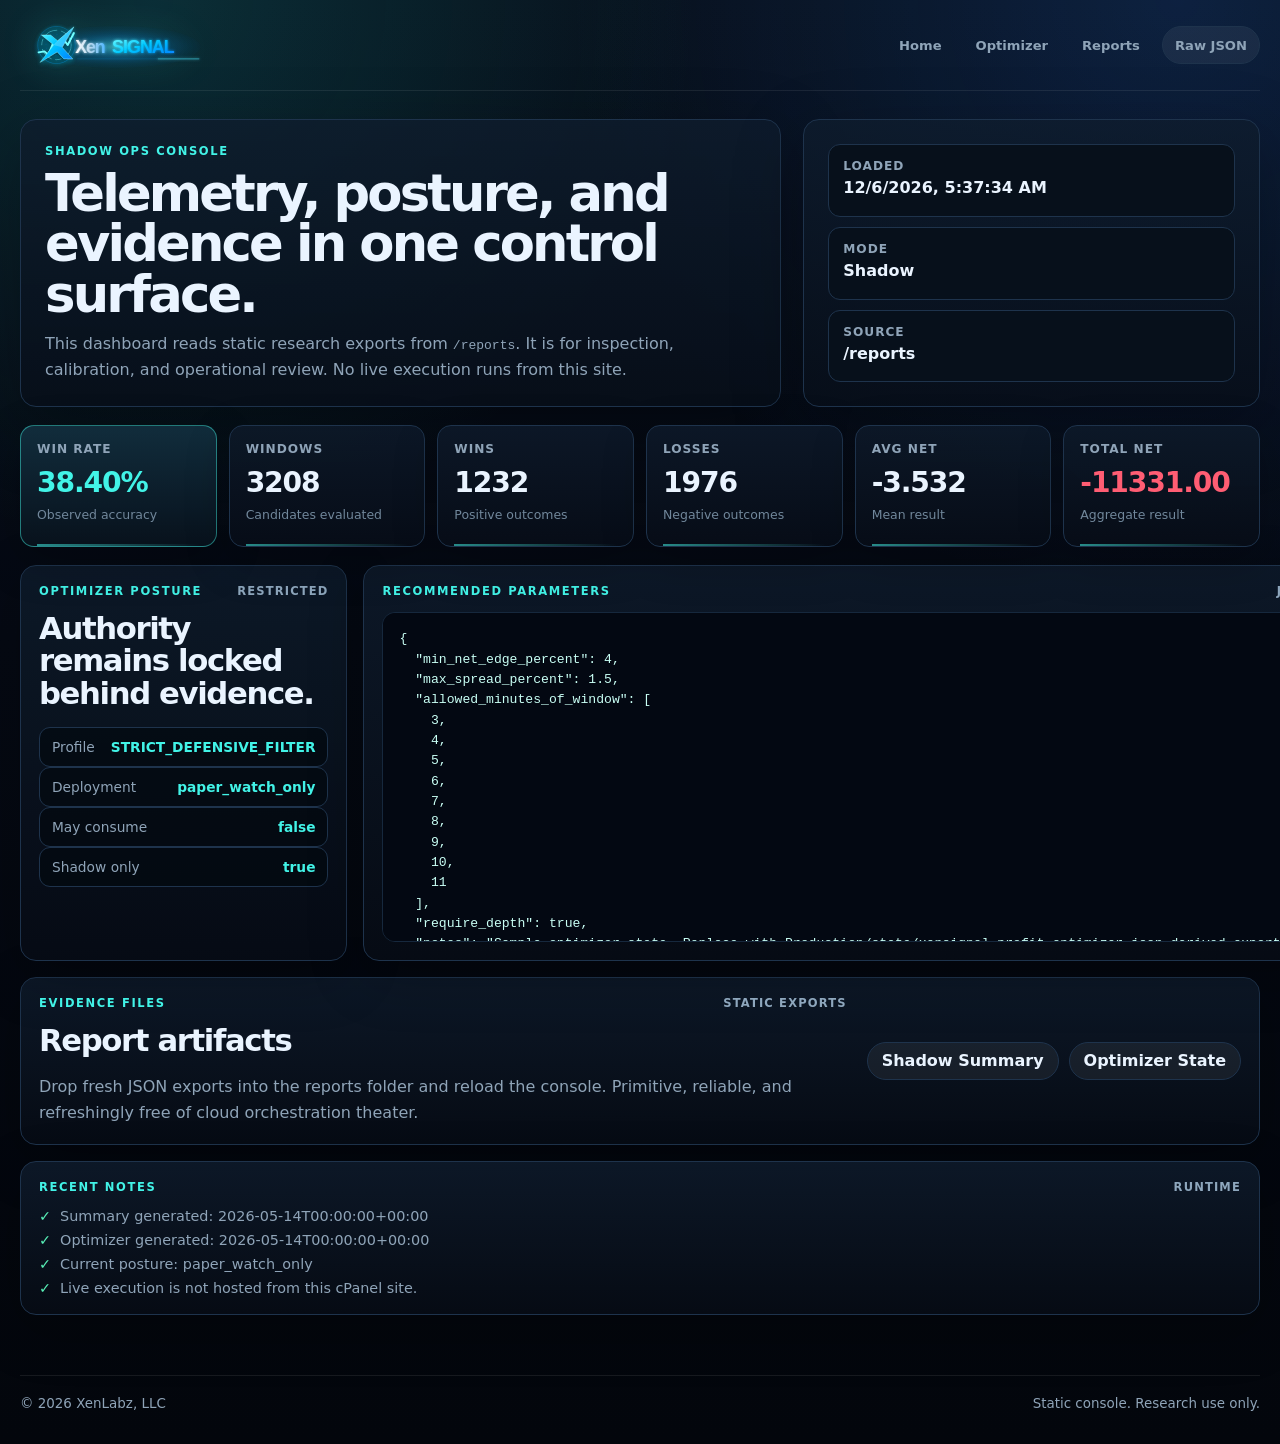
==== commit 16d3a854: "Switch dashboard to dedicated console stylesheet" ====
--- a/public/dashboard.html
+++ b/public/dashboard.html
@@ -5,11 +5,11 @@
 <meta name="viewport" content="width=device-width, initial-scale=1">
 <title>XenSignal Command Console</title>
 <meta name="robots" content="noindex,nofollow">
-<link rel="stylesheet" href="assets/style.css">
+<link rel="stylesheet" href="assets/dashboard.css">
 </head>
 <body class="dashboard-body">
 <header class="console-topbar">
-<a class="console-brand" href="index.html"><img src="assets/xensignal-logo.svg" alt="XenSignal"></a>
+<a class="console-brand" href="index.html"><img src="assets/xensignal-logo.svg" alt="XenSignal logo"></a>
 <nav class="console-nav">
 <a href="index.html">Home</a>
 <a href="#optimizer">Optimizer</a>
--- a/public/assets/dashboard.css
+++ b/public/assets/dashboard.css
@@ -0,0 +1,15 @@
+:root{--dash-bg:#050913;--dash-panel:#0b1422;--dash-panel2:#0e1b2c;--dash-line:#1e334c;--dash-text:#eaf4ff;--dash-muted:#8fa4b8;--dash-cyan:#42f3e7;--dash-blue:#1d9bff;--dash-red:#ff5d73;--dash-good:#58f0b7;--dash-radius:16px}
+body.dashboard-body{margin:0;min-height:100vh;background:radial-gradient(circle at 12% 0%,rgba(31,204,198,.16),transparent 34rem),radial-gradient(circle at 92% 0%,rgba(44,121,255,.16),transparent 38rem),linear-gradient(180deg,#07101b 0%,var(--dash-bg) 44%,#03060c 100%);color:var(--dash-text);font-family:Inter,ui-sans-serif,system-ui,Segoe UI,sans-serif}
+body.dashboard-body *{box-sizing:border-box}
+body.dashboard-body a{color:inherit;text-decoration:none}
+.console-topbar{width:min(1240px,calc(100% - 36px));margin:0 auto;padding:18px 0;display:flex;align-items:center;justify-content:space-between;gap:18px;border-bottom:1px solid rgba(255,255,255,.08)}
+.console-brand{display:flex;align-items:center}.console-brand img{width:190px;height:auto;display:block;filter:drop-shadow(0 0 18px rgba(66,243,231,.22))}
+.console-nav{display:flex;align-items:center;gap:10px;color:var(--dash-muted);font-size:.82rem;font-weight:750}.console-nav a{padding:9px 12px;border-radius:999px}.console-nav a:hover{background:rgba(255,255,255,.06);color:var(--dash-text)}
+.console-shell{width:min(1240px,calc(100% - 36px));margin:0 auto;padding:28px 0 40px}
+.console-hero{display:grid;grid-template-columns:1.25fr .75fr;gap:22px;align-items:stretch;margin-bottom:18px}
+.console-hero>div{background:linear-gradient(180deg,rgba(14,28,45,.78),rgba(7,14,25,.86));border:1px solid var(--dash-line);border-radius:var(--dash-radius);box-shadow:0 22px 70px rgba(0,0,0,.28);padding:24px}.console-kicker,.card-head span{color:var(--dash-cyan);font-size:.72rem;letter-spacing:.14em;text-transform:uppercase;font-weight:900}.console-hero h1{font-size:clamp(2rem,4vw,4.2rem);line-height:.98;letter-spacing:-.055em;margin:10px 0 12px;max-width:820px}.console-hero p{margin:0;color:var(--dash-muted);line-height:1.6;max-width:820px}
+.console-loadout{display:grid!important;grid-template-columns:1fr;gap:10px}.console-loadout div{background:#07101b;border:1px solid var(--dash-line);border-radius:12px;padding:14px}.console-loadout span,.metric-tile span{display:block;color:var(--dash-muted);font-size:.76rem;text-transform:uppercase;letter-spacing:.08em;font-weight:800}.console-loadout strong{display:block;margin-top:5px;font-size:1rem;color:var(--dash-text)}
+.console-metrics{display:grid;grid-template-columns:repeat(6,minmax(0,1fr));gap:12px;margin-bottom:18px}.metric-tile{min-height:122px;background:linear-gradient(180deg,rgba(13,25,41,.92),rgba(7,13,23,.94));border:1px solid var(--dash-line);border-radius:14px;padding:16px;box-shadow:0 14px 45px rgba(0,0,0,.22);position:relative;overflow:hidden}.metric-tile:after{content:"";position:absolute;left:16px;right:16px;bottom:0;height:2px;background:linear-gradient(90deg,var(--dash-cyan),transparent);opacity:.55}.metric-tile strong{display:block;margin-top:13px;font-size:clamp(1.5rem,2.2vw,2.3rem);line-height:1;color:var(--dash-text);letter-spacing:-.04em}.metric-tile small{display:block;margin-top:10px;color:#71879b;font-size:.78rem}.primary-tile{border-color:rgba(66,243,231,.46);background:linear-gradient(180deg,rgba(18,47,62,.95),rgba(8,18,29,.96))}.primary-tile strong{color:var(--dash-cyan)}.danger-tile strong{color:var(--dash-red)}
+.console-grid{display:grid;grid-template-columns:.9fr 1.1fr;gap:16px;margin-bottom:16px}.console-card{background:linear-gradient(180deg,rgba(13,25,41,.92),rgba(6,11,20,.96));border:1px solid var(--dash-line);border-radius:var(--dash-radius);padding:18px;box-shadow:0 16px 55px rgba(0,0,0,.24)}.card-head{display:flex;align-items:center;justify-content:space-between;gap:12px;margin-bottom:14px}.card-head b{color:#8ea7bd;font-size:.72rem;text-transform:uppercase;letter-spacing:.1em}.console-card h2{font-size:clamp(1.35rem,2.4vw,2.3rem);line-height:1.05;margin:0 0 18px;letter-spacing:-.045em}.compact-stack{gap:8px}.status-row{display:flex;justify-content:space-between;align-items:center;gap:16px;padding:11px 12px;border:1px solid var(--dash-line);background:rgba(3,8,15,.65);border-radius:11px}.status-row span{color:var(--dash-muted);font-size:.86rem}.status-row strong{color:var(--dash-cyan);font-size:.86rem;text-align:right}.console-json{height:330px;margin:0;overflow:auto;background:#030812!important;border:1px solid #16283d!important;border-radius:13px!important;padding:16px!important;color:#c9fff5!important;font-size:.82rem!important;line-height:1.55!important}
+.report-card{display:grid;grid-template-columns:1fr auto;gap:20px;align-items:center;margin-bottom:16px}.report-card p{color:var(--dash-muted);margin:0;line-height:1.6}.report-links{display:flex;gap:10px;flex-wrap:wrap}.button{display:inline-flex;align-items:center;justify-content:center;border-radius:999px;border:1px solid var(--dash-line);min-height:38px;padding:0 14px;font-weight:850}.secondary,.ghost{background:rgba(255,255,255,.06)}.notes-card{margin-bottom:20px}.checklist{list-style:none;margin:0;padding:0;display:grid;gap:8px}.checklist li{color:var(--dash-muted);font-size:.9rem}.checklist li:before{content:"✓";color:var(--dash-good);margin-right:9px;font-weight:900}body.dashboard-body footer{width:min(1240px,calc(100% - 36px));margin:0 auto;padding:20px 0 34px;border-top:1px solid rgba(255,255,255,.08);display:flex;justify-content:space-between;gap:16px;color:var(--dash-muted);font-size:.84rem}
+@media(max-width:980px){.console-hero,.console-grid,.report-card{grid-template-columns:1fr}.console-metrics{grid-template-columns:repeat(2,minmax(0,1fr))}.console-topbar{display:block}.console-nav{margin-top:12px;flex-wrap:wrap}.console-brand img{width:170px}}@media(max-width:560px){.console-metrics{grid-template-columns:1fr}.console-hero h1{font-size:2.15rem}.console-shell,.console-topbar,body.dashboard-body footer{width:min(100% - 24px,1240px)}}
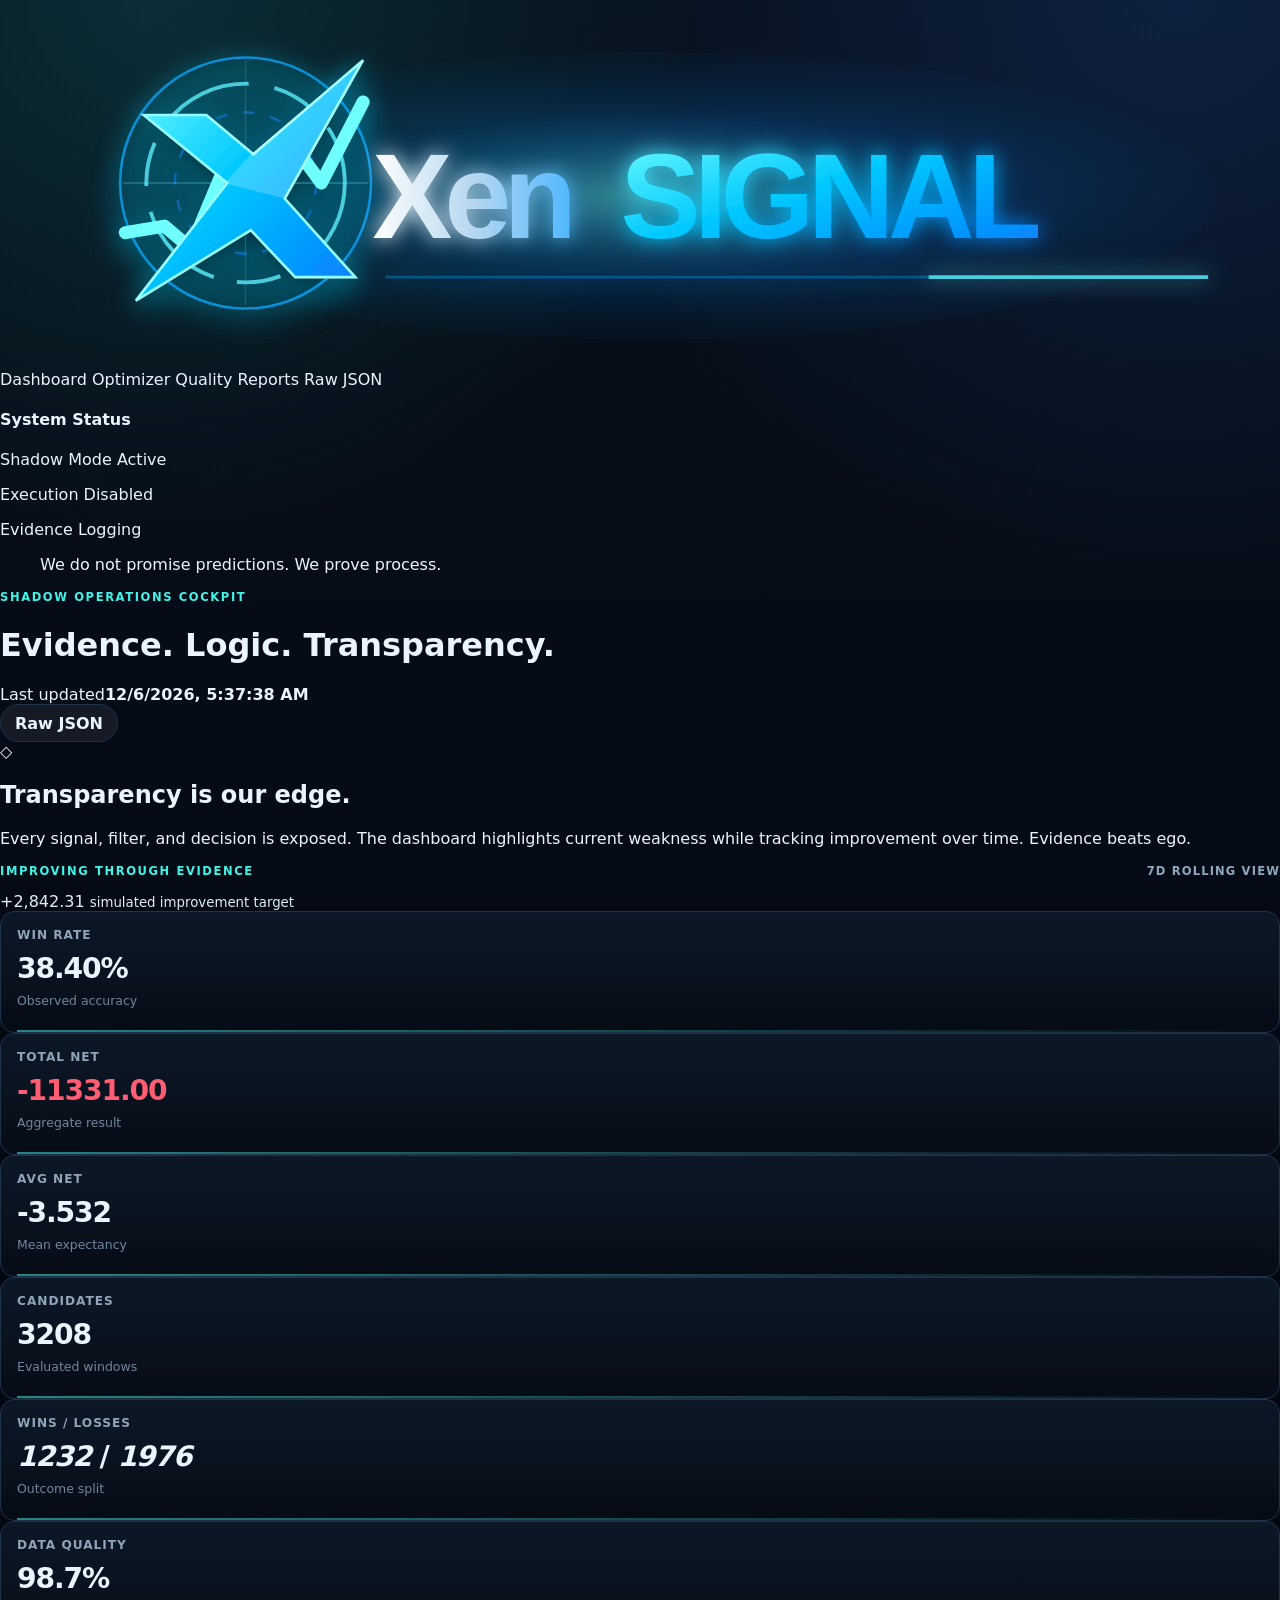
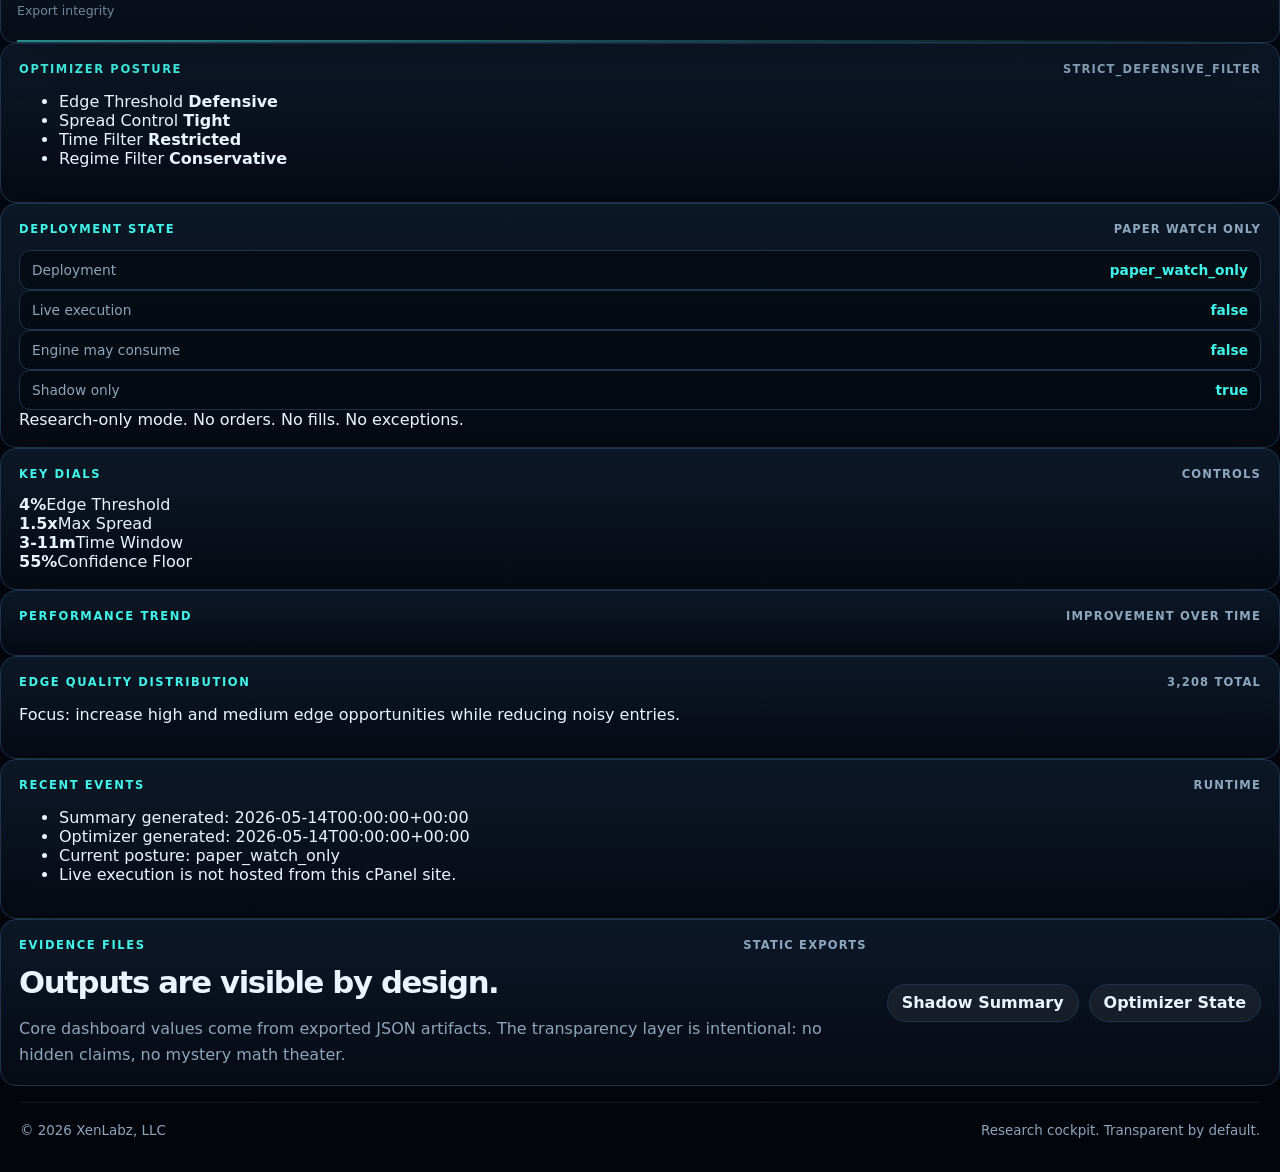
==== commit a2efa2aa: "Rebuild dashboard as transparent cockpit interface" ====
--- a/public/dashboard.html
+++ b/public/dashboard.html
@@ -3,74 +3,84 @@
 <head>
 <meta charset="utf-8">
 <meta name="viewport" content="width=device-width, initial-scale=1">
-<title>XenSignal Command Console</title>
+<title>XenSignal Shadow Cockpit</title>
 <meta name="robots" content="noindex,nofollow">
 <link rel="stylesheet" href="assets/dashboard.css">
 </head>
-<body class="dashboard-body">
-<header class="console-topbar">
-<a class="console-brand" href="index.html"><img src="assets/xensignal-logo.svg" alt="XenSignal logo"></a>
-<nav class="console-nav">
-<a href="index.html">Home</a>
+<body class="dashboard-body cockpit-body">
+<div class="cockpit-bg"></div>
+<aside class="sidebar">
+<a class="side-logo" href="index.html"><img src="assets/xensignal-logo.svg" alt="XenSignal"></a>
+<nav class="side-nav">
+<a class="active" href="dashboard.html">Dashboard</a>
 <a href="#optimizer">Optimizer</a>
+<a href="#quality">Quality</a>
 <a href="#reports">Reports</a>
-<a class="button ghost" href="reports/latest-shadow-summary.json">Raw JSON</a>
+<a href="reports/latest-shadow-summary.json">Raw JSON</a>
 </nav>
+<div class="side-status">
+<h4>System Status</h4>
+<p><span></span> Shadow Mode Active</p>
+<p><span></span> Execution Disabled</p>
+<p><span></span> Evidence Logging</p>
+</div>
+<blockquote>We do not promise predictions. We prove process.</blockquote>
+</aside>
+<main class="cockpit-main">
+<header class="cockpit-header">
+<div><div class="console-kicker">SHADOW OPERATIONS COCKPIT</div><h1>Evidence. Logic. Transparency.</h1></div>
+<div class="header-right"><div><span>Last updated</span><strong id="loadedAt">Loading...</strong></div><a class="button ghost" href="reports/latest-shadow-summary.json">Raw JSON</a></div>
 </header>
-<main class="console-shell">
-<section class="console-hero">
-<div>
-<div class="console-kicker">SHADOW OPS CONSOLE</div>
-<h1>Telemetry, posture, and evidence in one control surface.</h1>
-<p>This dashboard reads static research exports from <code>/reports</code>. It is for inspection, calibration, and operational review. No live execution runs from this site.</p>
+<section class="transparency-row">
+<div class="truth-card">
+<div class="shield-icon">◇</div>
+<div><h2>Transparency is our edge.</h2><p>Every signal, filter, and decision is exposed. The dashboard highlights current weakness while tracking improvement over time. Evidence beats ego.</p></div>
 </div>
-<div class="console-loadout">
-<div><span>Loaded</span><strong id="loadedAt">Loading...</strong></div>
-<div><span>Mode</span><strong>Shadow</strong></div>
-<div><span>Source</span><strong>/reports</strong></div>
+<div class="improvement-card">
+<div class="card-head"><span>Improving Through Evidence</span><b>7D rolling view</b></div>
+<div class="fake-chart"><i></i><i></i><i></i><i></i><i></i><i></i><i></i></div>
+<div class="improvement-number">+2,842.31 <small>simulated improvement target</small></div>
 </div>
 </section>
-<section class="console-metrics">
-<div class="metric-tile primary-tile"><span>Win Rate</span><strong id="metricWinRate">-</strong><small>Observed accuracy</small></div>
-<div class="metric-tile"><span>Windows</span><strong id="metricN">-</strong><small>Candidates evaluated</small></div>
-<div class="metric-tile"><span>Wins</span><strong id="metricWins">-</strong><small>Positive outcomes</small></div>
-<div class="metric-tile"><span>Losses</span><strong id="metricLosses">-</strong><small>Negative outcomes</small></div>
-<div class="metric-tile"><span>Avg Net</span><strong id="metricAvgNet">-</strong><small>Mean result</small></div>
-<div class="metric-tile danger-tile"><span>Total Net</span><strong id="metricTotalNet">-</strong><small>Aggregate result</small></div>
+<section class="cockpit-metrics">
+<div class="metric-tile dial-tile"><span>Win Rate</span><strong id="metricWinRate">-</strong><div class="mini-dial good"></div><small>Observed accuracy</small></div>
+<div class="metric-tile danger-tile"><span>Total Net</span><strong id="metricTotalNet">-</strong><div class="spark red"></div><small>Aggregate result</small></div>
+<div class="metric-tile"><span>Avg Net</span><strong id="metricAvgNet">-</strong><div class="spark red soft"></div><small>Mean expectancy</small></div>
+<div class="metric-tile"><span>Candidates</span><strong id="metricN">-</strong><div class="bars"><i></i><i></i><i></i><i></i></div><small>Evaluated windows</small></div>
+<div class="metric-tile"><span>Wins / Losses</span><strong><em id="metricWins">-</em> / <em id="metricLosses">-</em></strong><small>Outcome split</small></div>
+<div class="metric-tile"><span>Data Quality</span><strong>98.7%</strong><div class="mini-dial good"></div><small>Export integrity</small></div>
 </section>
-<section id="optimizer" class="console-grid">
+<section id="optimizer" class="cockpit-grid">
 <div class="console-card posture-card">
-<div class="card-head"><span>Optimizer Posture</span><b>Restricted</b></div>
-<h2>Authority remains locked behind evidence.</h2>
+<div class="card-head"><span>Optimizer Posture</span><b id="profile">Restricted</b></div>
+<div class="radar-card"><div class="radar-shape"></div><ul><li>Edge Threshold <b>Defensive</b></li><li>Spread Control <b>Tight</b></li><li>Time Filter <b>Restricted</b></li><li>Regime Filter <b>Conservative</b></li></ul></div>
+</div>
+<div class="console-card deployment-card">
+<div class="card-head"><span>Deployment State</span><b>Paper Watch Only</b></div>
 <div class="status-stack compact-stack">
-<div class="status-row"><span>Profile</span><strong id="profile">-</strong></div>
 <div class="status-row"><span>Deployment</span><strong id="deploymentMode">-</strong></div>
-<div class="status-row"><span>May consume</span><strong id="engineMayConsume">-</strong></div>
+<div class="status-row"><span>Live execution</span><strong>false</strong></div>
+<div class="status-row"><span>Engine may consume</span><strong id="engineMayConsume">-</strong></div>
 <div class="status-row"><span>Shadow only</span><strong id="shadowOnly">-</strong></div>
 </div>
+<div class="warning-strip">Research-only mode. No orders. No fills. No exceptions.</div>
 </div>
-<div class="console-card params-card">
-<div class="card-head"><span>Recommended Parameters</span><b>JSON</b></div>
-<pre class="json-box console-json" id="recommendedParams">Loading...</pre>
+<div class="console-card dials-card">
+<div class="card-head"><span>Key Dials</span><b>Controls</b></div>
+<div class="dial-grid"><div><div class="gauge"></div><b>4%</b><span>Edge Threshold</span></div><div><div class="gauge"></div><b>1.5x</b><span>Max Spread</span></div><div><div class="gauge"></div><b>3-11m</b><span>Time Window</span></div><div><div class="gauge"></div><b>55%</b><span>Confidence Floor</span></div></div>
 </div>
 </section>
+<section id="quality" class="lower-grid">
+<div class="console-card trend-card"><div class="card-head"><span>Performance Trend</span><b>Improvement over time</b></div><div class="line-chart"><span></span></div></div>
+<div class="console-card quality-card"><div class="card-head"><span>Edge Quality Distribution</span><b>3,208 total</b></div><div class="donut"></div><p>Focus: increase high and medium edge opportunities while reducing noisy entries.</p></div>
+<div class="console-card events-card"><div class="card-head"><span>Recent Events</span><b>Runtime</b></div><ul id="notes" class="event-list"></ul></div>
+</section>
 <section id="reports" class="console-card report-card">
-<div>
-<div class="card-head"><span>Evidence Files</span><b>Static exports</b></div>
-<h2>Report artifacts</h2>
-<p>Drop fresh JSON exports into the reports folder and reload the console. Primitive, reliable, and refreshingly free of cloud orchestration theater.</p>
-</div>
-<div class="report-links">
-<a class="button secondary" href="reports/latest-shadow-summary.json">Shadow Summary</a>
-<a class="button secondary" href="reports/latest-optimizer-state.json">Optimizer State</a>
-</div>
-</section>
-<section class="console-card notes-card">
-<div class="card-head"><span>Recent Notes</span><b>Runtime</b></div>
-<ul id="notes" class="checklist"></ul>
+<div><div class="card-head"><span>Evidence Files</span><b>Static exports</b></div><h2>Outputs are visible by design.</h2><p>Core dashboard values come from exported JSON artifacts. The transparency layer is intentional: no hidden claims, no mystery math theater.</p></div>
+<div class="report-links"><a class="button secondary" href="reports/latest-shadow-summary.json">Shadow Summary</a><a class="button secondary" href="reports/latest-optimizer-state.json">Optimizer State</a></div>
 </section>
 </main>
-<footer><span>© <span id="year"></span> XenLabz, LLC</span><span>Static console. Research use only.</span></footer>
+<footer class="cockpit-footer"><span>© <span id="year"></span> XenLabz, LLC</span><span>Research cockpit. Transparent by default.</span></footer>
 <script src="assets/dashboard.js"></script>
 </body>
 </html>
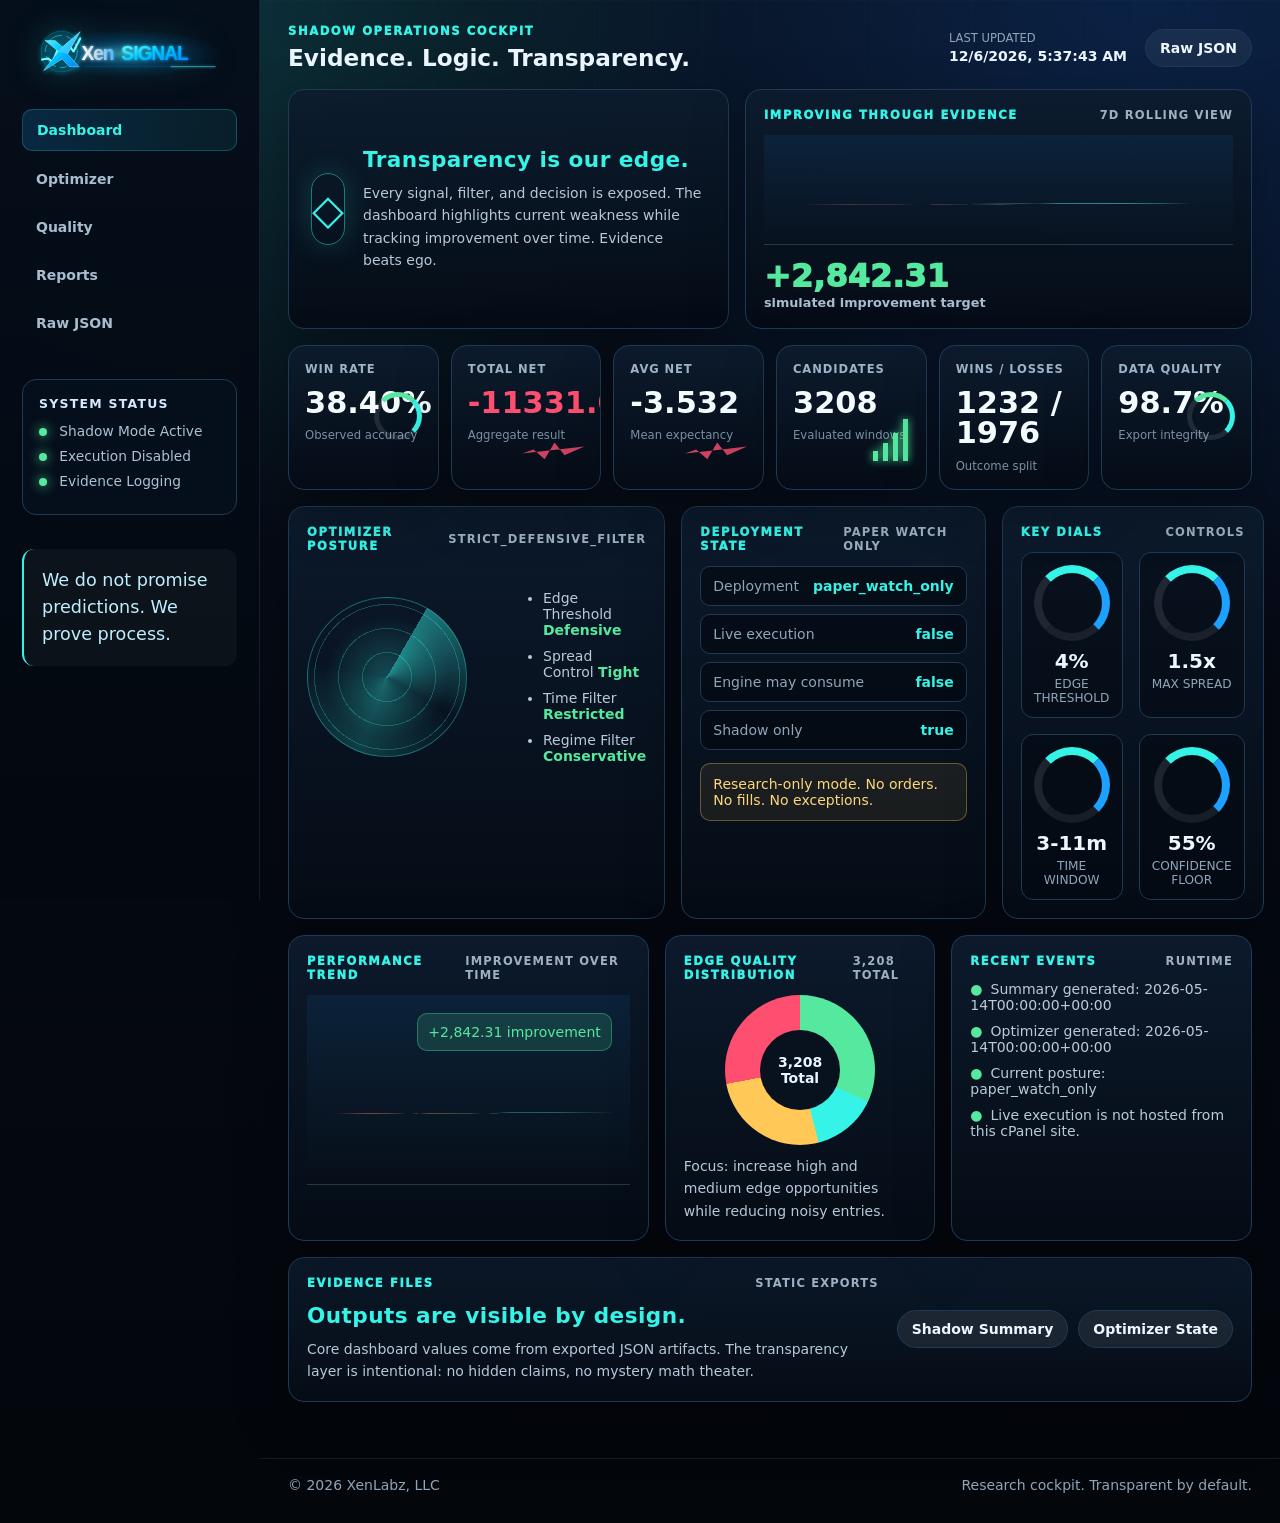
==== commit 9b87fa94: "Inline cockpit dashboard styling for reliable cPanel deploy" ====
--- a/public/dashboard.html
+++ b/public/dashboard.html
@@ -5,7 +5,9 @@
 <meta name="viewport" content="width=device-width, initial-scale=1">
 <title>XenSignal Shadow Cockpit</title>
 <meta name="robots" content="noindex,nofollow">
-<link rel="stylesheet" href="assets/dashboard.css">
+<style>
+:root{--bg:#050913;--panel:#0b1422;--panel2:#0e1b2c;--line:#1f3a54;--text:#edf7ff;--muted:#8fa5b8;--cyan:#35f3e7;--blue:#1da1ff;--green:#55e99f;--red:#ff4f70;--amber:#ffc857;--r:16px}*{box-sizing:border-box}html{scroll-behavior:smooth}body{margin:0;min-height:100vh;background:radial-gradient(circle at 15% 0%,rgba(40,220,210,.16),transparent 34rem),radial-gradient(circle at 90% 0%,rgba(30,110,255,.18),transparent 42rem),linear-gradient(180deg,#07111d 0%,#050913 48%,#03060b 100%);color:var(--text);font-family:Inter,ui-sans-serif,system-ui,Segoe UI,sans-serif;font-size:14px}a{color:inherit;text-decoration:none}.cockpit-bg{position:fixed;inset:0;pointer-events:none;background-image:linear-gradient(rgba(53,243,231,.045) 1px,transparent 1px),linear-gradient(90deg,rgba(53,243,231,.035) 1px,transparent 1px);background-size:54px 54px;mask-image:linear-gradient(to bottom,black,transparent 70%);opacity:.55}.sidebar{position:fixed;left:0;top:0;bottom:0;width:260px;padding:22px;border-right:1px solid rgba(255,255,255,.08);background:linear-gradient(180deg,rgba(5,14,26,.96),rgba(3,8,15,.96));z-index:2}.side-logo img{width:205px;display:block;margin:0 0 28px;filter:drop-shadow(0 0 16px rgba(53,243,231,.25))}.side-nav{display:grid;gap:8px}.side-nav a{padding:12px 14px;border-radius:10px;color:#a9bdd0;font-weight:750}.side-nav a.active,.side-nav a:hover{background:linear-gradient(90deg,rgba(29,161,255,.18),rgba(53,243,231,.08));color:var(--cyan);border:1px solid rgba(53,243,231,.22)}.side-status{margin-top:36px;padding:16px;border:1px solid var(--line);border-radius:14px;background:rgba(6,16,29,.8)}.side-status h4{margin:0 0 12px;text-transform:uppercase;letter-spacing:.1em;color:#d6eaff;font-size:.78rem}.side-status p{margin:9px 0;color:#adc1d3;font-size:.86rem}.side-status span{display:inline-block;width:8px;height:8px;border-radius:50%;background:var(--green);box-shadow:0 0 12px var(--green);margin-right:8px}blockquote{margin:34px 0 0;padding:18px;border-left:2px solid var(--cyan);color:#bdefff;font-size:1.1rem;line-height:1.55;background:rgba(255,255,255,.035);border-radius:12px}.cockpit-main{margin-left:260px;padding:24px 28px 40px;position:relative;z-index:1}.cockpit-header{display:flex;align-items:center;justify-content:space-between;gap:20px;margin-bottom:18px}.console-kicker,.card-head span{color:var(--cyan);font-size:.72rem;letter-spacing:.14em;text-transform:uppercase;font-weight:950}.cockpit-header h1{margin:6px 0 0;font-size:1.45rem}.header-right{display:flex;align-items:center;gap:18px}.header-right span{display:block;color:var(--muted);text-transform:uppercase;font-size:.72rem}.header-right strong{display:block;margin-top:3px}.button{display:inline-flex;align-items:center;justify-content:center;min-height:38px;padding:0 14px;border-radius:999px;border:1px solid var(--line);font-weight:850;background:rgba(255,255,255,.06)}.transparency-row{display:grid;grid-template-columns:1fr 1.15fr;gap:16px;margin-bottom:16px}.truth-card,.improvement-card,.console-card,.metric-tile{background:linear-gradient(180deg,rgba(13,28,46,.92),rgba(5,12,22,.96));border:1px solid var(--line);border-radius:var(--r);box-shadow:0 18px 55px rgba(0,0,0,.28)}.truth-card{display:flex;gap:18px;align-items:center;padding:22px}.shield-icon{width:72px;height:72px;border:1px solid rgba(53,243,231,.45);border-radius:18px;display:grid;place-items:center;font-size:2.6rem;color:var(--cyan);box-shadow:0 0 28px rgba(53,243,231,.18)}h2,h3,p{margin-top:0}.truth-card h2,.report-card h2{margin:0 0 10px;font-size:1.35rem;color:var(--cyan);letter-spacing:.02em}.truth-card p,.report-card p,.quality-card p{color:#b6c8d8;line-height:1.6;margin:0}.improvement-card{padding:18px}.card-head{display:flex;align-items:center;justify-content:space-between;gap:12px;margin-bottom:13px}.card-head b{color:#9eb1c2;text-transform:uppercase;letter-spacing:.1em;font-size:.72rem}.fake-chart,.line-chart{height:110px;border-bottom:1px solid rgba(255,255,255,.12);background:linear-gradient(180deg,rgba(29,161,255,.08),transparent);position:relative;overflow:hidden}.fake-chart:before,.line-chart:before{content:"";position:absolute;left:8%;right:4%;top:62%;height:3px;background:linear-gradient(90deg,var(--red),var(--amber),var(--cyan),var(--green));clip-path:polygon(0 70%,12% 55%,22% 65%,34% 45%,48% 52%,62% 28%,78% 35%,100% 8%);box-shadow:0 0 14px rgba(53,243,231,.5)}.improvement-number{margin-top:12px;color:var(--green);font-size:2rem;font-weight:950}.improvement-number small{display:block;color:#a9bdd0;font-size:.8rem;font-weight:700}.cockpit-metrics{display:grid;grid-template-columns:repeat(6,minmax(0,1fr));gap:12px;margin-bottom:16px}.metric-tile{min-height:142px;padding:16px;position:relative;overflow:hidden}.metric-tile span{display:block;color:#9db3c7;text-transform:uppercase;letter-spacing:.08em;font-size:.72rem;font-weight:900}.metric-tile strong{display:block;margin-top:12px;font-size:1.9rem;line-height:1;color:#f3fbff}.metric-tile small{display:block;margin-top:10px;color:#7990a3}.danger-tile strong{color:var(--red)}.mini-dial,.gauge{width:48px;height:48px;border-radius:50%;border:5px solid rgba(255,255,255,.1);border-top-color:var(--green);border-right-color:var(--cyan);position:absolute;right:16px;top:46px}.spark{position:absolute;right:16px;bottom:24px;width:62px;height:28px;border-bottom:2px solid var(--red);clip-path:polygon(0 60%,18% 45%,36% 80%,52% 20%,68% 66%,100% 35%);background:var(--red);opacity:.8}.bars{position:absolute;right:18px;bottom:28px;display:flex;gap:5px;align-items:end}.bars i{display:block;width:5px;background:var(--green);box-shadow:0 0 8px var(--green)}.bars i:nth-child(1){height:10px}.bars i:nth-child(2){height:18px}.bars i:nth-child(3){height:28px}.bars i:nth-child(4){height:42px}.cockpit-grid{display:grid;grid-template-columns:1.2fr .9fr 1.4fr;gap:16px;margin-bottom:16px}.console-card{padding:18px}.radar-card{display:grid;grid-template-columns:180px 1fr;gap:16px;align-items:center}.radar-shape{width:160px;height:160px;border-radius:50%;background:radial-gradient(circle,rgba(53,243,231,.25),transparent 55%),repeating-radial-gradient(circle,rgba(53,243,231,.24) 0 1px,transparent 1px 24px),conic-gradient(from 30deg,rgba(53,243,231,.45),transparent 25%,rgba(53,243,231,.2),transparent 70%);border:1px solid rgba(53,243,231,.35)}.radar-card li{margin:10px 0;color:#b8cad9}.radar-card b{color:var(--green)}.status-row{display:flex;justify-content:space-between;gap:14px;padding:11px 12px;margin-bottom:8px;border:1px solid var(--line);border-radius:10px;background:rgba(3,8,15,.62)}.status-row span{color:var(--muted)}.status-row strong{color:var(--cyan)}.warning-strip{margin-top:13px;padding:12px;border-radius:10px;border:1px solid rgba(255,200,87,.35);background:rgba(255,200,87,.08);color:#ffd77a}.dial-grid{display:grid;grid-template-columns:repeat(2,1fr);gap:16px;text-align:center}.dial-grid>div{padding:12px;background:rgba(3,8,15,.45);border:1px solid var(--line);border-radius:12px}.dial-grid .gauge{position:relative;right:auto;top:auto;margin:0 auto 8px;width:76px;height:76px;border-width:8px;border-top-color:var(--cyan);border-right-color:var(--blue);border-bottom-color:rgba(255,255,255,.08)}.dial-grid b{font-size:1.25rem}.dial-grid span{display:block;color:var(--muted);font-size:.76rem;text-transform:uppercase;margin-top:4px}.lower-grid{display:grid;grid-template-columns:1.2fr .9fr 1fr;gap:16px;margin-bottom:16px}.line-chart{height:190px}.line-chart span{position:absolute;right:18px;top:18px;background:rgba(85,233,159,.15);border:1px solid rgba(85,233,159,.35);border-radius:10px;padding:10px;color:var(--green)}.line-chart span:before{content:'+2,842.31 improvement'}.donut{width:150px;height:150px;border-radius:50%;margin:10px auto;background:conic-gradient(var(--green) 0 32%,var(--cyan) 32% 46%,var(--amber) 46% 72%,var(--red) 72% 100%);position:relative}.donut:after{content:'3,208 Total';position:absolute;inset:35px;border-radius:50%;background:#08111e;display:grid;place-items:center;text-align:center;color:#eaf7ff;font-weight:900}.event-list{list-style:none;padding:0;margin:0;display:grid;gap:10px}.event-list li{color:#b9cad8}.event-list li:before{content:'●';color:var(--green);margin-right:8px}.report-card{display:grid;grid-template-columns:1fr auto;gap:18px;align-items:center;margin-bottom:16px}.report-links{display:flex;gap:10px;flex-wrap:wrap}.secondary{background:rgba(255,255,255,.08)}.cockpit-footer{margin-left:260px;padding:18px 28px 30px;color:var(--muted);display:flex;justify-content:space-between;border-top:1px solid rgba(255,255,255,.08)}em{font-style:normal}@media(max-width:1150px){.sidebar{position:relative;width:auto;display:block}.cockpit-main,.cockpit-footer{margin-left:0}.cockpit-metrics,.cockpit-grid,.lower-grid,.transparency-row{grid-template-columns:1fr 1fr}.dials-card,.report-card{grid-column:1/-1}}@media(max-width:760px){.cockpit-metrics,.cockpit-grid,.lower-grid,.transparency-row,.cockpit-header,.report-card{grid-template-columns:1fr;display:grid}.header-right{display:block}.cockpit-main{padding:18px}.radar-card{grid-template-columns:1fr}.side-logo img{width:180px}}
+</style>
 </head>
 <body class="dashboard-body cockpit-body">
 <div class="cockpit-bg"></div>
@@ -18,67 +20,16 @@
 <a href="#reports">Reports</a>
 <a href="reports/latest-shadow-summary.json">Raw JSON</a>
 </nav>
-<div class="side-status">
-<h4>System Status</h4>
-<p><span></span> Shadow Mode Active</p>
-<p><span></span> Execution Disabled</p>
-<p><span></span> Evidence Logging</p>
-</div>
+<div class="side-status"><h4>System Status</h4><p><span></span> Shadow Mode Active</p><p><span></span> Execution Disabled</p><p><span></span> Evidence Logging</p></div>
 <blockquote>We do not promise predictions. We prove process.</blockquote>
 </aside>
 <main class="cockpit-main">
-<header class="cockpit-header">
-<div><div class="console-kicker">SHADOW OPERATIONS COCKPIT</div><h1>Evidence. Logic. Transparency.</h1></div>
-<div class="header-right"><div><span>Last updated</span><strong id="loadedAt">Loading...</strong></div><a class="button ghost" href="reports/latest-shadow-summary.json">Raw JSON</a></div>
-</header>
-<section class="transparency-row">
-<div class="truth-card">
-<div class="shield-icon">◇</div>
-<div><h2>Transparency is our edge.</h2><p>Every signal, filter, and decision is exposed. The dashboard highlights current weakness while tracking improvement over time. Evidence beats ego.</p></div>
-</div>
-<div class="improvement-card">
-<div class="card-head"><span>Improving Through Evidence</span><b>7D rolling view</b></div>
-<div class="fake-chart"><i></i><i></i><i></i><i></i><i></i><i></i><i></i></div>
-<div class="improvement-number">+2,842.31 <small>simulated improvement target</small></div>
-</div>
-</section>
-<section class="cockpit-metrics">
-<div class="metric-tile dial-tile"><span>Win Rate</span><strong id="metricWinRate">-</strong><div class="mini-dial good"></div><small>Observed accuracy</small></div>
-<div class="metric-tile danger-tile"><span>Total Net</span><strong id="metricTotalNet">-</strong><div class="spark red"></div><small>Aggregate result</small></div>
-<div class="metric-tile"><span>Avg Net</span><strong id="metricAvgNet">-</strong><div class="spark red soft"></div><small>Mean expectancy</small></div>
-<div class="metric-tile"><span>Candidates</span><strong id="metricN">-</strong><div class="bars"><i></i><i></i><i></i><i></i></div><small>Evaluated windows</small></div>
-<div class="metric-tile"><span>Wins / Losses</span><strong><em id="metricWins">-</em> / <em id="metricLosses">-</em></strong><small>Outcome split</small></div>
-<div class="metric-tile"><span>Data Quality</span><strong>98.7%</strong><div class="mini-dial good"></div><small>Export integrity</small></div>
-</section>
-<section id="optimizer" class="cockpit-grid">
-<div class="console-card posture-card">
-<div class="card-head"><span>Optimizer Posture</span><b id="profile">Restricted</b></div>
-<div class="radar-card"><div class="radar-shape"></div><ul><li>Edge Threshold <b>Defensive</b></li><li>Spread Control <b>Tight</b></li><li>Time Filter <b>Restricted</b></li><li>Regime Filter <b>Conservative</b></li></ul></div>
-</div>
-<div class="console-card deployment-card">
-<div class="card-head"><span>Deployment State</span><b>Paper Watch Only</b></div>
-<div class="status-stack compact-stack">
-<div class="status-row"><span>Deployment</span><strong id="deploymentMode">-</strong></div>
-<div class="status-row"><span>Live execution</span><strong>false</strong></div>
-<div class="status-row"><span>Engine may consume</span><strong id="engineMayConsume">-</strong></div>
-<div class="status-row"><span>Shadow only</span><strong id="shadowOnly">-</strong></div>
-</div>
-<div class="warning-strip">Research-only mode. No orders. No fills. No exceptions.</div>
-</div>
-<div class="console-card dials-card">
-<div class="card-head"><span>Key Dials</span><b>Controls</b></div>
-<div class="dial-grid"><div><div class="gauge"></div><b>4%</b><span>Edge Threshold</span></div><div><div class="gauge"></div><b>1.5x</b><span>Max Spread</span></div><div><div class="gauge"></div><b>3-11m</b><span>Time Window</span></div><div><div class="gauge"></div><b>55%</b><span>Confidence Floor</span></div></div>
-</div>
-</section>
-<section id="quality" class="lower-grid">
-<div class="console-card trend-card"><div class="card-head"><span>Performance Trend</span><b>Improvement over time</b></div><div class="line-chart"><span></span></div></div>
-<div class="console-card quality-card"><div class="card-head"><span>Edge Quality Distribution</span><b>3,208 total</b></div><div class="donut"></div><p>Focus: increase high and medium edge opportunities while reducing noisy entries.</p></div>
-<div class="console-card events-card"><div class="card-head"><span>Recent Events</span><b>Runtime</b></div><ul id="notes" class="event-list"></ul></div>
-</section>
-<section id="reports" class="console-card report-card">
-<div><div class="card-head"><span>Evidence Files</span><b>Static exports</b></div><h2>Outputs are visible by design.</h2><p>Core dashboard values come from exported JSON artifacts. The transparency layer is intentional: no hidden claims, no mystery math theater.</p></div>
-<div class="report-links"><a class="button secondary" href="reports/latest-shadow-summary.json">Shadow Summary</a><a class="button secondary" href="reports/latest-optimizer-state.json">Optimizer State</a></div>
-</section>
+<header class="cockpit-header"><div><div class="console-kicker">SHADOW OPERATIONS COCKPIT</div><h1>Evidence. Logic. Transparency.</h1></div><div class="header-right"><div><span>Last updated</span><strong id="loadedAt">Loading...</strong></div><a class="button ghost" href="reports/latest-shadow-summary.json">Raw JSON</a></div></header>
+<section class="transparency-row"><div class="truth-card"><div class="shield-icon">◇</div><div><h2>Transparency is our edge.</h2><p>Every signal, filter, and decision is exposed. The dashboard highlights current weakness while tracking improvement over time. Evidence beats ego.</p></div></div><div class="improvement-card"><div class="card-head"><span>Improving Through Evidence</span><b>7D rolling view</b></div><div class="fake-chart"></div><div class="improvement-number">+2,842.31 <small>simulated improvement target</small></div></div></section>
+<section class="cockpit-metrics"><div class="metric-tile dial-tile"><span>Win Rate</span><strong id="metricWinRate">-</strong><div class="mini-dial good"></div><small>Observed accuracy</small></div><div class="metric-tile danger-tile"><span>Total Net</span><strong id="metricTotalNet">-</strong><div class="spark red"></div><small>Aggregate result</small></div><div class="metric-tile"><span>Avg Net</span><strong id="metricAvgNet">-</strong><div class="spark red soft"></div><small>Mean expectancy</small></div><div class="metric-tile"><span>Candidates</span><strong id="metricN">-</strong><div class="bars"><i></i><i></i><i></i><i></i></div><small>Evaluated windows</small></div><div class="metric-tile"><span>Wins / Losses</span><strong><em id="metricWins">-</em> / <em id="metricLosses">-</em></strong><small>Outcome split</small></div><div class="metric-tile"><span>Data Quality</span><strong>98.7%</strong><div class="mini-dial good"></div><small>Export integrity</small></div></section>
+<section id="optimizer" class="cockpit-grid"><div class="console-card posture-card"><div class="card-head"><span>Optimizer Posture</span><b id="profile">Restricted</b></div><div class="radar-card"><div class="radar-shape"></div><ul><li>Edge Threshold <b>Defensive</b></li><li>Spread Control <b>Tight</b></li><li>Time Filter <b>Restricted</b></li><li>Regime Filter <b>Conservative</b></li></ul></div></div><div class="console-card deployment-card"><div class="card-head"><span>Deployment State</span><b>Paper Watch Only</b></div><div class="status-stack compact-stack"><div class="status-row"><span>Deployment</span><strong id="deploymentMode">-</strong></div><div class="status-row"><span>Live execution</span><strong>false</strong></div><div class="status-row"><span>Engine may consume</span><strong id="engineMayConsume">-</strong></div><div class="status-row"><span>Shadow only</span><strong id="shadowOnly">-</strong></div></div><div class="warning-strip">Research-only mode. No orders. No fills. No exceptions.</div></div><div class="console-card dials-card"><div class="card-head"><span>Key Dials</span><b>Controls</b></div><div class="dial-grid"><div><div class="gauge"></div><b>4%</b><span>Edge Threshold</span></div><div><div class="gauge"></div><b>1.5x</b><span>Max Spread</span></div><div><div class="gauge"></div><b>3-11m</b><span>Time Window</span></div><div><div class="gauge"></div><b>55%</b><span>Confidence Floor</span></div></div></div></section>
+<section id="quality" class="lower-grid"><div class="console-card trend-card"><div class="card-head"><span>Performance Trend</span><b>Improvement over time</b></div><div class="line-chart"><span></span></div></div><div class="console-card quality-card"><div class="card-head"><span>Edge Quality Distribution</span><b>3,208 total</b></div><div class="donut"></div><p>Focus: increase high and medium edge opportunities while reducing noisy entries.</p></div><div class="console-card events-card"><div class="card-head"><span>Recent Events</span><b>Runtime</b></div><ul id="notes" class="event-list"></ul></div></section>
+<section id="reports" class="console-card report-card"><div><div class="card-head"><span>Evidence Files</span><b>Static exports</b></div><h2>Outputs are visible by design.</h2><p>Core dashboard values come from exported JSON artifacts. The transparency layer is intentional: no hidden claims, no mystery math theater.</p></div><div class="report-links"><a class="button secondary" href="reports/latest-shadow-summary.json">Shadow Summary</a><a class="button secondary" href="reports/latest-optimizer-state.json">Optimizer State</a></div></section>
 </main>
 <footer class="cockpit-footer"><span>© <span id="year"></span> XenLabz, LLC</span><span>Research cockpit. Transparent by default.</span></footer>
 <script src="assets/dashboard.js"></script>
